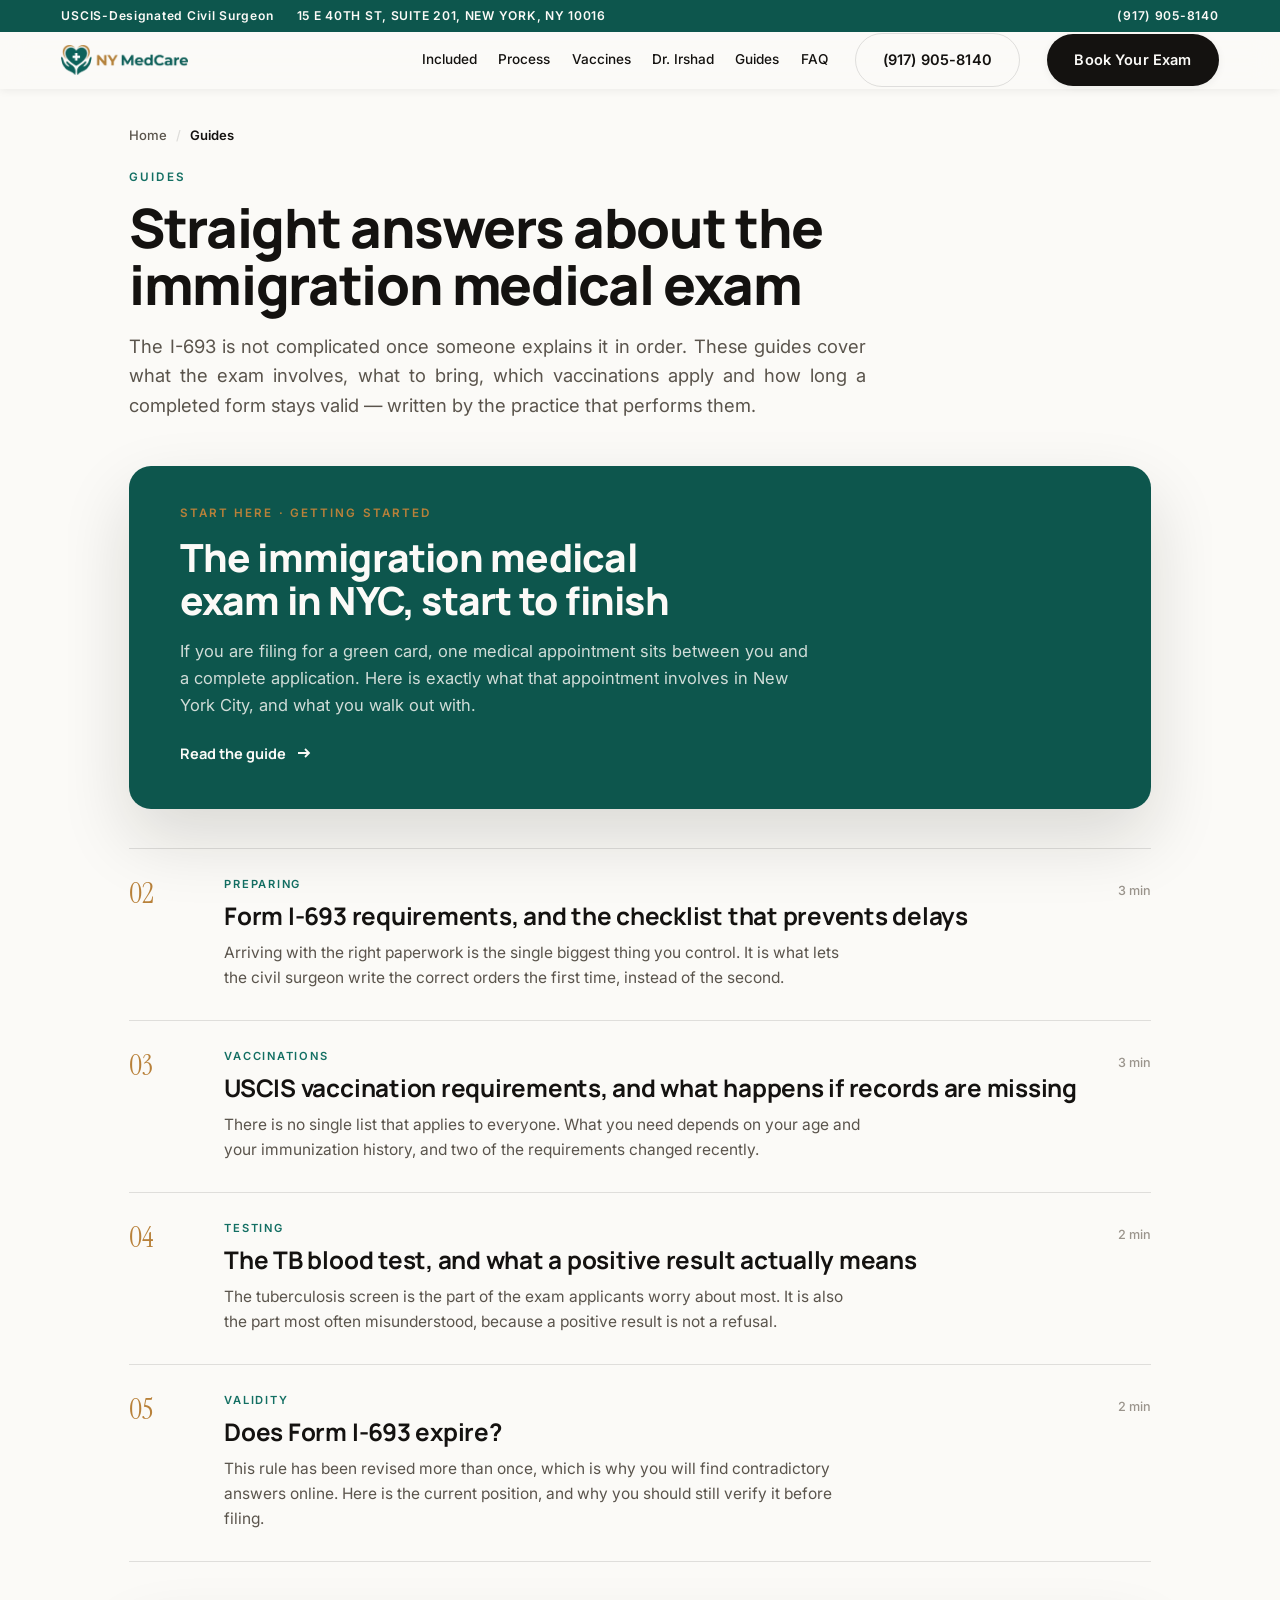
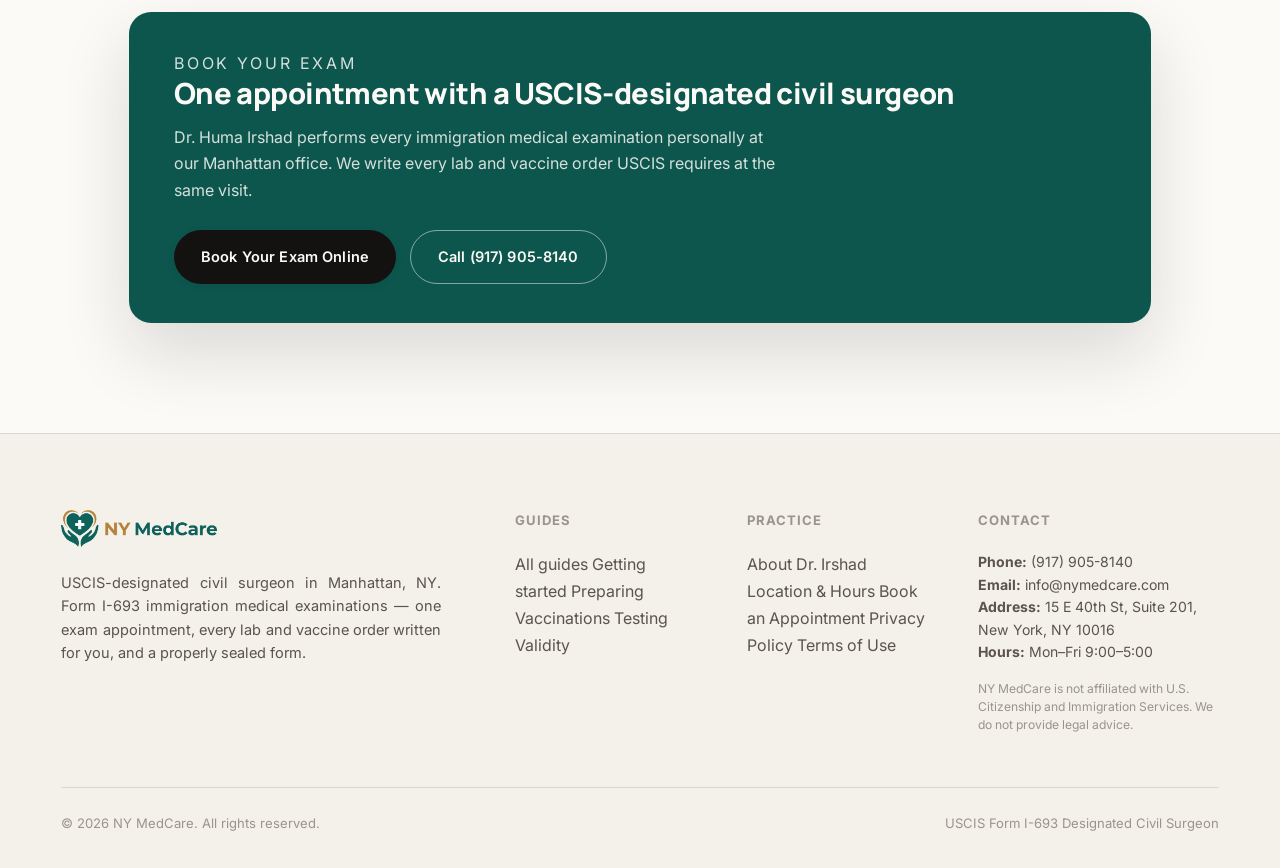
==== blog/index.html @ 7932d545 "feat: add /blog/ — five SEO guide pages targeting I-693 search intent Structure - /blog/ index plus " ====
<!DOCTYPE html>
<html lang="en">
<head>
  <meta charset="utf-8">
  <meta name="viewport" content="width=device-width, initial-scale=1, viewport-fit=cover">
  <title>Immigration Medical Exam Guides | NY MedCare</title>
  <meta name="description" content="Plain-language guides to the USCIS immigration medical exam and Form I-693 — requirements, vaccinations, the TB blood test and validity — from a Manhattan civil surgeon.">
  <meta name="keywords" content="immigration medical exam guide, form i-693 help, uscis civil surgeon nyc">
  <link rel="canonical" href="https://nymedprime.pages.dev/blog/">
  <link rel="icon" type="image/png" href="../assets/favicon.png">
  <meta name="theme-color" content="#fbfaf7">
  <meta property="og:type" content="website">
  <meta property="og:title" content="Immigration Medical Exam Guides | NY MedCare">
  <meta property="og:description" content="Plain-language guides to the USCIS immigration medical exam and Form I-693 — requirements, vaccinations, the TB blood test and validity — from a Manhattan civil surgeon.">
  <meta property="og:url" content="https://nymedprime.pages.dev/blog/">
  <meta property="og:image" content="https://nymedprime.pages.dev/assets/og-image.jpg">
  <meta property="og:site_name" content="NY MedCare">
  <meta name="twitter:card" content="summary_large_image">
  <link rel="preconnect" href="https://fonts.googleapis.com">
  <link rel="preconnect" href="https://fonts.gstatic.com" crossorigin>
  <link href="https://fonts.googleapis.com/css2?family=Manrope:wght@500;700;800&family=Inter:wght@400;500;600&family=Instrument+Serif&display=swap" rel="stylesheet">
  <link rel="stylesheet" href="../assets/core.css">
  <link rel="stylesheet" href="../assets/blog.css">
  <script type="application/ld+json">
{
  "@context": "https://schema.org",
  "@type": "Blog",
  "@id": "https://nymedprime.pages.dev/blog/#blog",
  "name": "NY MedCare Guides",
  "description": "Plain-language guides to the USCIS immigration medical examination and Form I-693, written by a designated civil surgeon practice in Manhattan.",
  "url": "https://nymedprime.pages.dev/blog/",
  "publisher": {
    "@type": "Organization",
    "name": "NY MedCare",
    "url": "https://nymedprime.pages.dev/",
    "logo": {
      "@type": "ImageObject",
      "url": "https://nymedprime.pages.dev/assets/logo-lockup.png"
    }
  },
  "inLanguage": "en-US",
  "blogPost": [
    {
      "@type": "BlogPosting",
      "headline": "The immigration medical exam in NYC, start to finish",
      "url": "https://nymedprime.pages.dev/blog/immigration-medical-exam-nyc/",
      "description": "What happens at a USCIS immigration medical exam in New York City, who is allowed to perform it, what you leave with, and how long the results take.",
      "datePublished": "2026-09-08",
      "dateModified": "2026-09-08",
      "author": {
        "@type": "Organization",
        "name": "NY MedCare",
        "url": "https://nymedprime.pages.dev/",
        "logo": {
          "@type": "ImageObject",
          "url": "https://nymedprime.pages.dev/assets/logo-lockup.png"
        }
      }
    },
    {
      "@type": "BlogPosting",
      "headline": "Form I-693 requirements, and the checklist that prevents delays",
      "url": "https://nymedprime.pages.dev/blog/form-i-693-requirements-checklist/",
      "description": "Which edition of Form I-693 to bring, the eight things to take to your appointment, what the civil surgeon completes, and the sealing rules USCIS enforces.",
      "datePublished": "2026-09-08",
      "dateModified": "2026-09-08",
      "author": {
        "@type": "Organization",
        "name": "NY MedCare",
        "url": "https://nymedprime.pages.dev/",
        "logo": {
          "@type": "ImageObject",
          "url": "https://nymedprime.pages.dev/assets/logo-lockup.png"
        }
      }
    },
    {
      "@type": "BlogPosting",
      "headline": "USCIS vaccination requirements, and what happens if records are missing",
      "url": "https://nymedprime.pages.dev/blog/uscis-vaccination-requirements/",
      "description": "Which vaccinations USCIS may require for Form I-693, how age changes the list, the polio and COVID-19 changes, and how blood titers work when records are lost.",
      "datePublished": "2026-09-08",
      "dateModified": "2026-09-08",
      "author": {
        "@type": "Organization",
        "name": "NY MedCare",
        "url": "https://nymedprime.pages.dev/",
        "logo": {
          "@type": "ImageObject",
          "url": "https://nymedprime.pages.dev/assets/logo-lockup.png"
        }
      }
    },
    {
      "@type": "BlogPosting",
      "headline": "The TB blood test, and what a positive result actually means",
      "url": "https://nymedprime.pages.dev/blog/tb-blood-test-igra-immigration/",
      "description": "Why USCIS requires an IGRA blood test instead of a skin test for Form I-693, who needs it, and what happens if the result comes back positive.",
      "datePublished": "2026-09-08",
      "dateModified": "2026-09-08",
      "author": {
        "@type": "Organization",
        "name": "NY MedCare",
        "url": "https://nymedprime.pages.dev/",
        "logo": {
          "@type": "ImageObject",
          "url": "https://nymedprime.pages.dev/assets/logo-lockup.png"
        }
      }
    },
    {
      "@type": "BlogPosting",
      "headline": "Does Form I-693 expire?",
      "url": "https://nymedprime.pages.dev/blog/does-form-i-693-expire/",
      "description": "How long a completed Form I-693 stays valid under current USCIS guidance, why the rule has been revised more than once, and what to confirm before you file.",
      "datePublished": "2026-09-08",
      "dateModified": "2026-09-08",
      "author": {
        "@type": "Organization",
        "name": "NY MedCare",
        "url": "https://nymedprime.pages.dev/",
        "logo": {
          "@type": "ImageObject",
          "url": "https://nymedprime.pages.dev/assets/logo-lockup.png"
        }
      }
    }
  ]
}
  </script>
  <script type="application/ld+json">
{
  "@context": "https://schema.org",
  "@type": "BreadcrumbList",
  "itemListElement": [
    {
      "@type": "ListItem",
      "position": 1,
      "name": "Home",
      "item": "https://nymedprime.pages.dev/"
    },
    {
      "@type": "ListItem",
      "position": 2,
      "name": "Guides",
      "item": "https://nymedprime.pages.dev/blog/"
    }
  ]
}
  </script>
</head>
<body style="background:#fbfaf7">
  <a class="skip" href="#main">Skip to content</a>

  <div class="topbar">
    <div class="topbar-items">
      <span>USCIS-Designated Civil Surgeon</span>
      <span>15 E 40TH ST, SUITE 201, NEW YORK, NY 10016</span>
    </div>
    <div><a href="tel:+19179058140">(917) 905-8140</a></div>
  </div>

  <header class="hdr is-stuck">
    <div class="hdr-in">
      <a class="brand" href="/" aria-label="NY MedCare — home">
        <img class="brand-logo" src="../assets/logo-lockup.png" width="560" height="133" alt="NY MedCare" decoding="async">
      </a>
      <div class="hdr-right">
        <nav class="nav" aria-label="Primary">
          <a class="nav-link" href="/#included">Included</a>
          <a class="nav-link" href="/#process">Process</a>
          <a class="nav-link" href="/#vaccines">Vaccines</a>
          <a class="nav-link" href="/#doctor">Dr. Irshad</a>
          <a class="nav-link" href="/blog/">Guides</a>
          <a class="nav-link" href="/#faq">FAQ</a>
        </nav>
        <a class="ghost" href="tel:+19179058140">(917) 905-8140</a>
        <a class="pill" href="/#book">Book Your Exam</a>
      </div>
    </div>
  </header>

  <main id="main" class="blog-wrap">
    <nav class="crumbs" aria-label="Breadcrumb">
      <a href="/">Home</a><span aria-hidden="true">/</span>
      <span aria-current="page">Guides</span>
    </nav>

    <header class="blog-head">
      <p class="eyebrow">Guides</p>
      <h1>Straight answers about the immigration medical exam</h1>
      <p class="blog-dek">The I-693 is not complicated once someone explains it in order. These guides
        cover what the exam involves, what to bring, which vaccinations apply and how long a completed
        form stays valid &mdash; written by the practice that performs them.</p>
    </header>

    <a class="feature" href="/blog/immigration-medical-exam-nyc/">
      <span class="feature-cat">Start here &middot; Getting started</span>
      <span class="feature-title">The immigration medical exam in NYC, start to finish</span>
      <span class="feature-dek">If you are filing for a green card, one medical appointment sits between you and a complete application. Here is exactly what that appointment involves in New York City, and what you walk out with.</span>
      <span class="feature-more">Read the guide<svg viewBox="0 0 20 20" fill="none" stroke="currentColor" stroke-width="1.8" aria-hidden="true"><path d="M4 10h11M11 6l4 4-4 4"/></svg></span>
    </a>

    <ol class="idx-list">
        <li class="idx-row">
          <a class="idx-link" href="/blog/form-i-693-requirements-checklist/">
            <span class="idx-n">02</span>
            <span class="idx-main">
              <span class="idx-cat">Preparing</span>
              <span class="idx-title">Form I-693 requirements, and the checklist that prevents delays</span>
              <span class="idx-dek">Arriving with the right paperwork is the single biggest thing you control. It is what lets the civil surgeon write the correct orders the first time, instead of the second.</span>
            </span>
            <span class="idx-meta">3 min</span>
          </a>
        </li>
        <li class="idx-row">
          <a class="idx-link" href="/blog/uscis-vaccination-requirements/">
            <span class="idx-n">03</span>
            <span class="idx-main">
              <span class="idx-cat">Vaccinations</span>
              <span class="idx-title">USCIS vaccination requirements, and what happens if records are missing</span>
              <span class="idx-dek">There is no single list that applies to everyone. What you need depends on your age and your immunization history, and two of the requirements changed recently.</span>
            </span>
            <span class="idx-meta">3 min</span>
          </a>
        </li>
        <li class="idx-row">
          <a class="idx-link" href="/blog/tb-blood-test-igra-immigration/">
            <span class="idx-n">04</span>
            <span class="idx-main">
              <span class="idx-cat">Testing</span>
              <span class="idx-title">The TB blood test, and what a positive result actually means</span>
              <span class="idx-dek">The tuberculosis screen is the part of the exam applicants worry about most. It is also the part most often misunderstood, because a positive result is not a refusal.</span>
            </span>
            <span class="idx-meta">2 min</span>
          </a>
        </li>
        <li class="idx-row">
          <a class="idx-link" href="/blog/does-form-i-693-expire/">
            <span class="idx-n">05</span>
            <span class="idx-main">
              <span class="idx-cat">Validity</span>
              <span class="idx-title">Does Form I-693 expire?</span>
              <span class="idx-dek">This rule has been revised more than once, which is why you will find contradictory answers online. Here is the current position, and why you should still verify it before filing.</span>
            </span>
            <span class="idx-meta">2 min</span>
          </a>
        </li>
    </ol>

      <aside class="post-cta">
        <p class="post-cta-eyebrow">Book your exam</p>
        <h2>One appointment with a USCIS-designated civil surgeon</h2>
        <p>Dr. Huma Irshad performs every immigration medical examination personally at our Manhattan
           office. We write every lab and vaccine order USCIS requires at the same visit.</p>
        <div class="post-cta-actions">
          <a class="pill" href="/#book">Book Your Exam Online</a>
          <a class="ghost" href="tel:+19179058140">Call (917) 905-8140</a>
        </div>
      </aside>

  </main>

  <footer class="ftr">
    <div class="ftr-grid">
      <div class="ftr-brand-col">
        <a class="brand brand--ftr" href="/" aria-label="NY MedCare — home">
          <img class="brand-logo" src="../assets/logo-lockup.png" width="560" height="133" alt="NY MedCare" loading="lazy" decoding="async">
        </a>
        <p>USCIS-designated civil surgeon in Manhattan, NY. Form I-693 immigration medical examinations — one exam appointment, every lab and vaccine order written for you, and a properly sealed form.</p>
      </div>
      <div class="ftr-col">
        <h4>Guides</h4>
        <a href="/blog/">All guides</a>
        <a href="/blog/immigration-medical-exam-nyc/">Getting started</a>
        <a href="/blog/form-i-693-requirements-checklist/">Preparing</a>
        <a href="/blog/uscis-vaccination-requirements/">Vaccinations</a>
        <a href="/blog/tb-blood-test-igra-immigration/">Testing</a>
        <a href="/blog/does-form-i-693-expire/">Validity</a>
      </div>
      <div class="ftr-col">
        <h4>Practice</h4>
        <a href="/#doctor">About Dr. Irshad</a>
        <a href="/#location">Location &amp; Hours</a>
        <a href="/#book">Book an Appointment</a>
        <a href="/privacy-policy/">Privacy Policy</a>
        <a href="/terms/">Terms of Use</a>
      </div>
      <div class="ftr-col">
        <h4>Contact</h4>
        <p class="ftr-contact-p">
          <strong>Phone:</strong> <a href="tel:+19179058140">(917) 905-8140</a><br>
          <strong>Email:</strong> <a href="mailto:info@nymedcare.com">info@nymedcare.com</a><br>
          <strong>Address:</strong> 15 E 40th St, Suite 201, New York, NY 10016<br>
          <strong>Hours:</strong> Mon–Fri 9:00–5:00
        </p>
        <p class="ftr-disclaimer">NY MedCare is not affiliated with U.S. Citizenship and Immigration Services. We do not provide legal advice.</p>
      </div>
    </div>
    <div class="ftr-bottom">
      <div>&copy; 2026 NY MedCare. All rights reserved.</div>
      <div>USCIS Form I-693 Designated Civil Surgeon</div>
    </div>
  </footer>
</body>
</html>
---- assets/core.css ----
/* ==========================================================================
   NY MedCare — Core Stylesheet v2 (P7 ENAMEL / 15 Distinct Archetypes)
   Warm clinical white ground, deep teal & warm brass accents.
   ========================================================================== */

/* 1. Anti-flash rule — MUST be the first rule */
html, body {
  background: #fbfaf7 !important;
  color: #141210;
  margin: 0;
  padding: 0;
}

:root {
  /* Ground + Ink — P7 ENAMEL */
  --void: #fbfaf7;
  --void-2: #ffffff;
  --void-3: #f4f1ea;
  --ink: #141210;
  --muted: #5a544c;
  --dim: #9a948c;
  --line: rgba(20, 18, 16, 0.12);
  --line-2: rgba(20, 18, 16, 0.06);

  /* Accents */
  --accent: #136f63;
  --accent-deep: #0d564d;
  --accent-2: #b8813a;
  --accent-soft: rgba(19, 111, 99, 0.10);
  --seal: #b8813a;
  --seal-soft: rgba(184, 131, 58, 0.12);

  /* Semantic */
  --alert: #a63a1e;
  --alert-soft: rgba(166, 58, 30, 0.07);
  --ok: #2f7d4f;

  --glass: rgba(255, 255, 255, 0.62);
  --glass-line: rgba(20, 18, 16, 0.10);
  --pill: #141210;
  --pill-ink: #fbfaf7;

  /* Shadows */
  --shadow-sm: 0 2px 8px rgba(20, 18, 16, 0.06);
  --shadow-md: 0 12px 30px rgba(20, 18, 16, 0.10);
  --shadow-lg: 0 30px 70px rgba(20, 18, 16, 0.14);
  --contact: 0 24px 40px -20px rgba(20, 18, 16, 0.35);

  /* Units — canvas 1512 x 1024 reference */
  --u: calc(100dvh / 1024);
  --h-raw: min(calc(100vw / 1512), calc(100dvh / 1024));
  --h: max(var(--h-raw), 0.97px); /* Clamp for 16px body minimum */
  --gutter: clamp(20px, 5.6vw, 92px);

  /* v2 Animated Channels */
  --hero-y: 0px;
  --hero-img-y: 0px;
  --hero-img-s: 1;
  --hero-opacity: 1;
  --sub-y: 0px;
  --sub-opacity: 1;
  --veil: 0;
  --gl-op: 0.55;
  --marq-x: 0%;
  --skew: 0deg;
  --rail-x: 0px;
  --rail-p: 0;
  --prog: 0%;
  --mos-drift: 0px;
  --idx-y: 0px;

  --ease-in: cubic-bezier(0.16, 1, 0.3, 1);
  --ease-scroll: cubic-bezier(0.22, 1, 0.36, 1);
}

@media (max-aspect-ratio: 11/10) {
  :root {
    --m: min(calc(100vw / 430), calc(100dvh / 932));
    --h: max(var(--m), 0.97px);
    --u: calc(100dvh / 932);
  }
}

/* ==========================================================================
   2. Reset & Typography
   ========================================================================== */
*, *::before, *::after {
  box-sizing: border-box;
}

body {
  font-family: 'Inter', -apple-system, BlinkMacSystemFont, 'Segoe UI', Roboto, sans-serif;
  font-size: calc(16.5 * var(--h));
  line-height: 1.68;
  font-weight: 400;
  color: var(--muted);
  -webkit-font-smoothing: antialiased;
  -moz-osx-font-smoothing: grayscale;
  text-rendering: optimizeLegibility;
  overflow-x: clip; /* NEVER overflow-x:hidden */
}

h1, h2, h3, h4, h5, h6 {
  font-family: 'Manrope', -apple-system, BlinkMacSystemFont, sans-serif;
  color: var(--ink);
  margin: 0;
  letter-spacing: -0.02em;
}

p {
  margin: 0;
}

a {
  color: inherit;
  text-decoration: none;
}

button {
  font-family: inherit;
  border: none;
  cursor: pointer;
  background: none;
}

/* Focus Rings */
:focus-visible {
  outline: 2px solid var(--accent) !important;
  outline-offset: 3px !important;
  border-radius: 4px;
}

/* Skip Link */
.skip {
  position: absolute;
  left: -9999px;
  top: 12px;
  z-index: 95;
  padding: 12px 20px;
  background: var(--ink);
  color: var(--void);
  font-weight: 600;
  font-size: calc(14 * var(--h));
  border-radius: 8px;
  text-decoration: none;
  box-shadow: var(--shadow-md);
}
.skip:focus {
  left: var(--gutter);
}

/* Background Canvas & Grain */
canvas#gl {
  position: fixed;
  inset: 0;
  width: 100vw;
  height: 100dvh;
  z-index: 0;
  pointer-events: none;
  opacity: var(--gl-op);
  transition: opacity 0.4s linear;
}

.grain {
  position: fixed;
  inset: 0;
  z-index: 1;
  pointer-events: none;
  opacity: 0.028;
  background-image: url("data:image/svg+xml,%3Csvg viewBox='0 0 200 200' xmlns='http://www.w3.org/2000/svg'%3E%3Cfilter id='noiseFilter'%3E%3CfeTurbulence type='fractalNoise' baseFrequency='0.82' numOctaves='3' stitchTiles='stitch'/%3E%3C/filter%3E%3Crect width='100%25' height='100%25' filter='url(%23noiseFilter)'/%3E%3C/svg%3E");
  mix-blend-mode: multiply;
}

main#main {
  position: relative;
  z-index: 2;
  overflow-x: clip;
}

/* Tier 2 fallback SVG */
.hero-ecg-fallback {
  display: none;
}
html.no-gl canvas#gl {
  display: none !important;
}
html.no-gl .hero-ecg-fallback {
  display: block;
  position: absolute;
  top: 20%;
  left: 0;
  width: 100%;
  height: 240px;
  pointer-events: none;
  opacity: 0.14;
  z-index: 0;
}
html.no-gl .hero-ecg-fallback path {
  stroke: var(--ink);
  stroke-width: 2.2;
  fill: none;
  stroke-dasharray: 2000;
  stroke-dashoffset: 2000;
  animation: ecgDash 2.4s linear infinite;
}
@keyframes ecgDash {
  to { stroke-dashoffset: 0; }
}

/* ==========================================================================
   3. Buttons, Badges & Interactive Elements
   ========================================================================== */
.pill {
  display: inline-flex;
  align-items: center;
  justify-content: center;
  gap: calc(8 * var(--h));
  padding: calc(14 * var(--h)) calc(28 * var(--h));
  border-radius: 999px;
  background: var(--pill);
  color: var(--pill-ink);
  font-family: 'Inter', sans-serif;
  font-size: calc(15 * var(--h));
  font-weight: 600;
  letter-spacing: 0.01em;
  box-shadow: var(--shadow-sm);
  transition: transform 0.25s var(--ease-scroll), background-color 0.25s, box-shadow 0.25s;
  min-height: 44px;
  white-space: nowrap;
}
.pill:hover {
  background: #000000;
  transform: translateY(-2px);
  box-shadow: var(--shadow-md);
  color: #ffffff;
}

.ghost {
  display: inline-flex;
  align-items: center;
  justify-content: center;
  gap: calc(8 * var(--h));
  padding: calc(14 * var(--h)) calc(28 * var(--h));
  border-radius: 999px;
  background: transparent;
  color: var(--ink);
  border: 1px solid var(--line);
  font-family: 'Inter', sans-serif;
  font-size: calc(15 * var(--h));
  font-weight: 600;
  letter-spacing: 0.01em;
  transition: transform 0.25s var(--ease-scroll), border-color 0.25s, color 0.25s, background-color 0.25s;
  min-height: 44px;
  white-space: nowrap;
}
.ghost:hover {
  border-color: var(--ink);
  background: rgba(20, 18, 16, 0.03);
  transform: translateY(-2px);
}

/* Topbar */
.topbar {
  position: relative;
  z-index: 51;
  background: var(--accent-deep);
  color: #fbfaf7;
  font-family: 'Inter', sans-serif;
  font-size: calc(12.5 * var(--h));
  font-weight: 600;
  letter-spacing: 0.06em;
  height: calc(36 * var(--u));
  display: flex;
  align-items: center;
  justify-content: space-between;
  padding-inline: var(--gutter);
}
.topbar-items {
  display: flex;
  align-items: center;
  gap: calc(24 * var(--h));
}

/* Header v2 — Nav & CTA hard right with --prog hairline */
header.hdr {
  position: sticky;
  top: 0;
  z-index: 50;
  background: transparent;
  border-bottom: 1px solid transparent;
  transition: background 0.34s var(--ease-scroll), box-shadow 0.34s var(--ease-scroll), border-color 0.34s var(--ease-scroll);
}
header.hdr.is-stuck {
  background: rgba(251, 250, 247, 0.88);
  backdrop-filter: blur(14px) saturate(1.1);
  -webkit-backdrop-filter: blur(14px) saturate(1.1);
  box-shadow: var(--shadow-sm);
}
.hdr-in {
  display: grid;
  grid-template-columns: auto 1fr;
  align-items: center;
  padding-inline: var(--gutter);
  height: calc(84 * var(--u));
  transition: height 0.34s var(--ease-scroll);
}
header.hdr.is-stuck .hdr-in {
  height: calc(64 * var(--u));
}

/* Progress Hairline */
.hdr::after {
  content: "";
  position: absolute;
  left: 0;
  bottom: 0;
  height: 1px;
  width: var(--prog);
  background: var(--accent);
  transition: width 0.1s linear;
}

/* Brand */
.brand {
  display: inline-flex;
  align-items: center;
  gap: calc(12 * var(--h));
  color: var(--ink);
}
.brand svg {
  color: var(--accent);
  flex-shrink: 0;
}
.brand-word {
  font-family: 'Manrope', sans-serif;
  font-size: calc(19 * var(--h));
  font-weight: 800;
  letter-spacing: -0.02em;
}
.brand-word b {
  color: var(--accent);
  font-weight: 800;
}

/* Right Nav Block */
.hdr-right {
  justify-self: end;
  display: flex;
  align-items: center;
  gap: calc(28 * var(--h));
}
nav.nav {
  display: flex;
  align-items: center;
  gap: calc(22 * var(--h));
}
.nav-link {
  font-family: 'Inter', sans-serif;
  font-size: calc(14 * var(--h));
  font-weight: 500;
  color: var(--ink);
  transition: color 0.2s ease;
  padding-block: 4px;
}
.nav-link:hover {
  color: var(--accent);
}
.hdr-cta {
  display: flex;
  align-items: center;
  gap: calc(12 * var(--h));
}

/* Section-Index Rail (Desktop >= 1300px) */
.rail {
  position: fixed;
  right: calc(26 * var(--h));
  top: 50%;
  transform: translateY(-50%);
  z-index: 45;
  display: flex;
  flex-direction: column;
  gap: calc(13 * var(--h));
  pointer-events: auto;
}
.rail a {
  display: block;
  width: 14px;
  height: 2px;
  border-radius: 2px;
  background: var(--line);
  transition: width 0.32s var(--ease-scroll), background-color 0.32s;
}
.rail a[aria-current="true"] {
  width: 30px;
  background: var(--accent);
}
.rail a:focus-visible {
  outline: 2px solid var(--accent);
  outline-offset: 4px;
}

/* Mobile Burger & Overlay */
.burger {
  display: none;
  flex-direction: column;
  justify-content: center;
  align-items: center;
  width: 44px;
  height: 44px;
  gap: 5px;
  background: transparent;
  border: none;
  cursor: pointer;
  z-index: 65;
  padding: 0;
}
.burger-bar {
  width: 22px;
  height: 2px;
  background: var(--ink);
  border-radius: 2px;
  transition: transform 0.3s var(--ease-in), opacity 0.3s var(--ease-in);
}
.burger.is-open .burger-bar:nth-child(1) {
  transform: translateY(7px) rotate(45deg);
}
.burger.is-open .burger-bar:nth-child(2) {
  opacity: 0;
}
.burger.is-open .burger-bar:nth-child(3) {
  transform: translateY(-7px) rotate(-45deg);
}

.mobile-overlay {
  position: fixed;
  inset: 0;
  z-index: 60;
  background: var(--void);
  display: flex;
  flex-direction: column;
  justify-content: space-between;
  padding: calc(100 * var(--u)) var(--gutter) calc(40 * var(--u));
  opacity: 0;
  pointer-events: none;
  transition: opacity 0.3s var(--ease-in);
}
.mobile-overlay.is-active {
  opacity: 1;
  pointer-events: auto;
}
.mobile-nav {
  display: flex;
  flex-direction: column;
  gap: calc(24 * var(--h));
}
.mobile-nav a {
  font-family: 'Manrope', sans-serif;
  font-size: calc(28 * var(--h));
  font-weight: 700;
  color: var(--ink);
  opacity: 0;
  transform: translateY(14px);
  transition: opacity 0.35s var(--ease-in), transform 0.35s var(--ease-in), color 0.2s;
}
.mobile-nav a:hover {
  color: var(--accent);
}
.mobile-overlay.is-active .mobile-nav a {
  opacity: 1;
  transform: translateY(0);
}
.mobile-footer-cta {
  display: flex;
  flex-direction: column;
  gap: 12px;
}

/* Sticky Mobile CTA (<= 900px) */
.mcta {
  display: none;
  position: fixed;
  left: 0;
  right: 0;
  bottom: 0;
  z-index: 40;
  height: 68px;
  background: rgba(251, 250, 247, 0.94);
  backdrop-filter: blur(12px);
  -webkit-backdrop-filter: blur(12px);
  border-top: 1px solid var(--line);
  padding: 10px var(--gutter);
  padding-bottom: calc(10px + env(safe-area-inset-bottom));
  align-items: center;
  gap: 12px;
}
.mcta .pill, .mcta .ghost {
  flex: 1;
  text-align: center;
  padding-block: 10px;
  font-size: 15px;
}

/* ==========================================================================
   4. Entrances & Keyframes
   ========================================================================== */
.appear {
  animation-duration: 1.05s;
  animation-fill-mode: both;
  animation-timing-function: var(--ease-in);
  animation-delay: var(--d, 0.08s);
}
.appear.is-in {
  animation: none;
  opacity: 1;
  transform: none;
  clip-path: none;
  filter: none;
}
.appear--scale { animation-name: in-scale; }
.appear--soft  { animation-name: in-soft; }
.appear--mask  { animation-name: in-mask; }
.appear--pop   { animation-name: in-pop; }
.appear--btn   { animation-name: in-btn; }
.appear--side  { animation-name: in-side; }

@keyframes in-scale { from { opacity: 0; transform: scale(0.84); } }
@keyframes in-soft  { from { opacity: 0; transform: translateY(14px); } }
@keyframes in-mask  { from { opacity: 0; transform: translateY(40%); } }
@keyframes in-pop   { 0% { opacity: 0; transform: scale(0.9); } 70% { transform: scale(1.03); } 100% { transform: scale(1); } }
@keyframes in-btn   { from { opacity: 0; transform: translateY(18px) scale(0.94); } }
@keyframes in-side  { from { opacity: 0; transform: translateX(22px); } }
@keyframes draw     { from { stroke-dashoffset: var(--len); } to { stroke-dashoffset: 0; } }

/* Shared Section Base */
.section {
  padding: calc(96 * var(--u)) var(--gutter);
  position: relative;
}
.eyebrow {
  font-family: 'Inter', sans-serif;
  font-size: calc(12 * var(--h));
  font-weight: 600;
  line-height: 1.0;
  letter-spacing: 0.18em;
  text-transform: uppercase;
  color: var(--accent);
  margin-bottom: calc(16 * var(--h));
  display: block;
}
.sec-title {
  font-size: calc(46 * var(--h));
  font-weight: 800;
  line-height: 1.02;
  letter-spacing: -0.02em;
  margin-bottom: calc(18 * var(--h));
  max-width: calc(920 * var(--h));
}
.sec-lead {
  font-size: calc(20 * var(--h));
  line-height: 1.55;
  color: var(--muted);
  max-width: calc(760 * var(--h));
}

/* ==========================================================================
   5. S1 · Hero — Asymmetric Bleed Split
   ========================================================================== */
.hero {
  min-height: 100dvh;
  display: grid;
  grid-template-columns: 58fr 42fr;
  align-items: end;
  gap: calc(48 * var(--h));
  padding: 0 0 calc(90 * var(--u)) var(--gutter);
  position: relative;
  overflow-x: clip;
}
.hero-txt {
  transform: translate3d(0, var(--hero-y), 0);
  opacity: var(--hero-opacity);
  position: relative;
  z-index: 3;
}
.hero h1 {
  font-size: calc(72 * var(--h));
  line-height: 0.98;
  font-weight: 800;
  letter-spacing: -0.025em;
  max-width: calc(760 * var(--h));
  text-wrap: balance;
  margin-bottom: 0;
}
.hero .line {
  display: block;
  overflow: hidden;
  padding: 0.06em 0.15em 0.14em;
}
.hero h1 em {
  color: var(--accent);
  font-style: normal;
  position: relative;
}
.hero h1 em::after {
  content: "";
  position: absolute;
  left: 0;
  right: 0;
  bottom: 0.02em;
  height: 3px;
  background: var(--accent-2);
  transform-origin: left;
  transform: scaleX(var(--em, 0));
  transition: transform 1.2s var(--ease-in) 0.72s;
}
.is-loaded .hero h1 em::after {
  --em: 1;
}
.hero .lead {
  font-size: calc(20 * var(--h));
  line-height: 1.55;
  color: var(--muted);
  max-width: calc(540 * var(--h));
  margin-top: calc(26 * var(--h));
}
.hero .actions {
  display: flex;
  align-items: center;
  gap: calc(18 * var(--h));
  margin-top: calc(34 * var(--h));
  transform: translate3d(0, var(--sub-y), 0);
  opacity: var(--sub-opacity);
}

/* Hero Bleed Image Column */
.hero-img {
  position: relative;
  height: 100dvh;
  margin-right: 0;
  border-radius: 26px 0 0 0;
  overflow: hidden;
  transform: translate3d(0, var(--hero-img-y), 0) scale(var(--hero-img-s));
  transform-origin: right bottom;
  z-index: 2;
}
.hero-img img {
  width: 100%;
  height: 100%;
  object-fit: cover;
  object-position: 62% 50%;
}
.hero-img::after {
  content: "";
  position: absolute;
  inset: 0;
  background: linear-gradient(90deg, var(--void) 0%, rgba(251, 250, 247, 0.35) 22%, transparent 55%);
}

/* Seal Medallion on the Seam */
.hero-medallion {
  position: absolute;
  left: 58%;
  top: 58%;
  transform: translate(-50%, -50%);
  width: 118px;
  height: 118px;
  border-radius: 50%;
  background: var(--void-2);
  box-shadow: var(--shadow-md);
  z-index: 4;
  display: grid;
  place-items: center;
  color: var(--seal);
}
.hero-medallion svg {
  width: 88px;
  height: 88px;
}

/* Scroll Cue */
.scroll-cue {
  display: inline-flex;
  align-items: center;
  gap: 10px;
  margin-top: calc(44 * var(--h));
  font-size: calc(13 * var(--h));
  color: var(--dim);
  font-weight: 500;
  letter-spacing: 0.04em;
  transition: opacity 0.3s;
}
.scroll-wheel {
  width: 16px;
  height: 24px;
  border: 1px solid var(--line);
  border-radius: 10px;
  position: relative;
}
.scroll-wheel::after {
  content: "";
  position: absolute;
  left: 50%;
  top: 5px;
  width: 2px;
  height: 5px;
  background: var(--accent);
  border-radius: 1px;
  transform: translateX(-50%);
  animation: wheelDrop 1.8s infinite;
}
@keyframes wheelDrop {
  0% { transform: translate(-50%, 0); opacity: 1; }
  100% { transform: translate(-50%, 8px); opacity: 0; }
}

.hero-veil {
  position: absolute;
  inset: 0;
  background: var(--void);
  opacity: var(--veil);
  pointer-events: none;
  z-index: 3;
}

/* ==========================================================================
   6. S2 · Credential Ribbon — Velocity Marquee
   ========================================================================== */
.ribbon {
  overflow: hidden;
  padding-block: calc(34 * var(--u));
  border-block: 1px solid var(--line);
  background: var(--void-2);
  position: relative;
  z-index: 3;
}
.ribbon-track {
  display: flex;
  white-space: nowrap;
  width: max-content;
  transform: translate3d(var(--marq-x), 0, 0) skewX(var(--skew));
  animation: marq 34s linear infinite;
  transition: transform 0.1s linear;
}
@keyframes marq {
  to { transform: translate3d(calc(var(--marq-x) - 50%), 0, 0) skewX(var(--skew)); }
}
.ribbon-track span {
  font-family: 'Manrope', sans-serif;
  font-size: calc(46 * var(--h));
  font-weight: 800;
  line-height: 1;
  letter-spacing: 0.01em;
  color: transparent;
  -webkit-text-stroke: 1px rgba(20, 18, 16, 0.30);
  padding-inline: calc(26 * var(--h));
}
.ribbon-track span:nth-child(3n) {
  color: var(--accent);
  -webkit-text-stroke: 0;
}

/* ==========================================================================
   7. S3 · The Numbers — Arc Stats
   ========================================================================== */
.arc-section {
  background: var(--void);
  padding: calc(100 * var(--u)) var(--gutter);
  display: grid;
  grid-template-columns: 48fr 52fr;
  align-items: center;
  gap: calc(40 * var(--h));
  overflow: hidden;
}
.arc-content {
  max-width: calc(620 * var(--h));
}
.arc-graphic-wrap {
  position: relative;
  width: 100%;
  height: 520px;
}
svg.arcs {
  width: 100%;
  height: 100%;
  overflow: visible;
  pointer-events: none;
}
.arc-line {
  fill: none;
  stroke-width: 1.1;
  stroke-dasharray: var(--len);
  stroke-dashoffset: var(--len);
  transition: stroke-dashoffset 1.6s cubic-bezier(0.65, 0, 0.35, 1);
}
.arc-section.is-in .arc-line {
  stroke-dashoffset: 0;
}
.arc-dot {
  fill: var(--accent);
  transform-box: fill-box;
  transform-origin: center;
  opacity: 0;
  transition: opacity 0.5s cubic-bezier(0.34, 1.56, 0.64, 1), transform 0.5s cubic-bezier(0.34, 1.56, 0.64, 1);
}
.arc-section.is-in .arc-dot {
  opacity: 1;
  transform: scale(1);
}
.arc-ring {
  fill: none;
  stroke: var(--accent);
  stroke-width: 1;
  opacity: 0.35;
  animation: pulseRing 2.8s ease-in-out infinite;
}
@keyframes pulseRing {
  0% { transform: scale(1); opacity: 0.35; }
  100% { transform: scale(1.45); opacity: 0; }
}
.arc-num {
  font-family: 'Instrument Serif', Georgia, serif;
  font-size: 32px;
  fill: var(--accent-2);
}
.arc-lbl {
  font-family: 'Inter', sans-serif;
  font-size: 8.5px;
  font-weight: 600;
  letter-spacing: 2px;
  fill: var(--muted);
  opacity: 0.8;
  text-transform: uppercase;
}

/* Fallback 2x2 grid for mobile */
.arc-fallback-grid {
  display: none;
  grid-template-columns: repeat(2, 1fr);
  gap: 20px;
  margin-top: 32px;
}
.arc-fallback-cell {
  background: var(--void-2);
  padding: 24px;
  border-radius: 16px;
  border: 1px solid var(--line);
  box-shadow: var(--shadow-sm);
}
.arc-fallback-cell .num {
  font-family: 'Instrument Serif', Georgia, serif;
  font-size: 48px;
  color: var(--accent-2);
  line-height: 1;
  margin-bottom: 8px;
}
.arc-fallback-cell .lbl {
  font-size: 13px;
  font-weight: 600;
  text-transform: uppercase;
  letter-spacing: 0.06em;
  color: var(--muted);
}

/* ==========================================================================
   8. S4 · Why Applicants Choose Us — Sticky-Heading Rail
   ========================================================================== */
.why {
  display: grid;
  grid-template-columns: 38fr 62fr;
  gap: calc(80 * var(--h));
  padding-block: calc(120 * var(--u));
  background: var(--void);
}
.why-head {
  position: sticky;
  top: calc(150 * var(--u));
  align-self: start;
}
.why-head .pill {
  margin-top: calc(32 * var(--h));
}
.why-acts {
  display: flex;
  flex-direction: column;
}
.act {
  position: relative;
  padding-block: calc(58 * var(--u));
  isolation: isolate;
  border-top: 1px solid var(--line);
}
.act:first-child {
  border-top: none;
}
.act .idx {
  position: absolute;
  right: 0;
  top: calc(-24 * var(--u));
  z-index: -1;
  font-family: 'Manrope', sans-serif;
  font-size: calc(150 * var(--h));
  font-weight: 800;
  line-height: 0.8;
  color: var(--line-2);
  letter-spacing: -0.04em;
  transition: color 0.3s var(--ease-scroll);
}
.act h3 {
  font-size: calc(26 * var(--h));
  font-weight: 700;
  line-height: 1.2;
  margin-bottom: calc(14 * var(--h));
  transition: color 0.3s var(--ease-scroll);
}
.act p {
  font-size: calc(16.5 * var(--h));
  line-height: 1.68;
  color: var(--muted);
  max-width: calc(640 * var(--h));
}
.act:hover .idx {
  color: var(--accent-soft);
}
.act:hover h3 {
  color: var(--accent);
}

/* ==========================================================================
   9. S5 · What's Included — Masked Mosaic (12-Column Asymmetric)
   ========================================================================== */
.included {
  background: var(--void);
  padding: calc(100 * var(--u)) var(--gutter);
}
.mosaic {
  display: grid;
  grid-template-columns: repeat(12, 1fr);
  grid-template-rows: repeat(2, minmax(0, 1fr));
  gap: calc(10 * var(--h));
  min-height: calc(720 * var(--u));
  position: relative;
  isolation: isolate;
}
.m1 { grid-column: span 5; }
.m2 { grid-column: span 4; }
.m3 { grid-column: span 3; }
.m4 { grid-column: span 3; }
.m5 { grid-column: span 4; }
.m6 { grid-column: span 5; }

.mos-card {
  position: relative;
  overflow: hidden;
  border-radius: 18px;
  box-shadow: var(--shadow-md);
  isolation: isolate;
  display: flex;
  flex-direction: column;
  justify-content: flex-end;
  padding: calc(28 * var(--h));
  background: var(--void-2);
  border: 1px solid var(--line-2);
  min-height: 300px;
}
.mos-card .mos-img {
  position: absolute;
  inset: 0;
  z-index: -2;
  background-image: url('mosaic-worktop.jpg');
  background-repeat: no-repeat;
  background-size: var(--mos-w, 1200px) var(--mos-h, 720px);
  background-position: var(--mx, 0px) calc(var(--my, 0px) + var(--mos-drift, 0px));
}
.mos-card::before {
  content: "";
  position: absolute;
  inset: 0;
  z-index: -1;
  background: linear-gradient(0deg,
    rgba(251, 250, 247, 0.97) 0%,
    rgba(251, 250, 247, 0.90) 44%,
    rgba(251, 250, 247, 0.34) 100%);
}
.mos-card .ico {
  width: 26px;
  height: 26px;
  color: var(--accent);
  margin-bottom: calc(14 * var(--h));
  flex-shrink: 0;
}
.mos-card h3 {
  font-size: calc(20 * var(--h));
  font-weight: 700;
  margin-bottom: calc(8 * var(--h));
  position: relative;
  z-index: 1;
}
.mos-card p {
  font-size: calc(15 * var(--h));
  line-height: 1.55;
  color: var(--muted);
  position: relative;
  z-index: 1;
}

/* ==========================================================================
   10. S6 · Margin Note — TB Positive Guidance
   ========================================================================== */
.note {
  display: grid;
  grid-template-columns: calc(72 * var(--h)) 1fr;
  max-width: calc(940 * var(--h));
  margin-inline: auto;
  padding-block: calc(70 * var(--u));
  border-left: 1px solid var(--alert);
  padding-left: calc(34 * var(--h));
  margin-top: calc(40 * var(--u));
  margin-bottom: calc(40 * var(--u));
}
.note .ico {
  width: 24px;
  height: 24px;
  color: var(--alert);
  margin-top: 4px;
}
.note h3 {
  font-size: calc(21 * var(--h));
  font-weight: 700;
  line-height: 1.3;
  color: var(--ink);
  margin-bottom: calc(12 * var(--h));
}
.note p {
  font-size: calc(18 * var(--h));
  color: var(--ink);
  line-height: 1.65;
}

/* ==========================================================================
   11. S7 · The Process — Horizontal Pinned Scroll Rig
   ========================================================================== */
section.rig#process {
  height: calc(5 * 86vh); /* 430vh pin length */
  position: relative;
  background: var(--void);
}
.stage {
  position: sticky;
  top: 0;
  height: 100dvh;
  overflow: hidden;
  display: flex;
  flex-direction: column;
  justify-content: center;
}
.process-pinned-head {
  position: absolute;
  top: calc(70 * var(--u));
  left: var(--gutter);
  z-index: 5;
  max-width: calc(540 * var(--h));
}
.track {
  display: flex;
  gap: calc(28 * var(--h));
  padding-inline: 12vw;
  width: max-content;
  transform: translate3d(var(--rail-x), 0, 0);
  align-items: center;
}
.hpanel {
  flex: 0 0 clamp(360px, 46vw, 640px);
  opacity: calc(0.34 + var(--a, 0.4) * 0.66);
  transform: translateY(calc((1 - var(--a, 0.4)) * 18px));
  background: var(--void-2);
  border-radius: 22px;
  box-shadow: var(--shadow-md);
  padding: calc(44 * var(--h));
  border: 1px solid var(--line);
  transition: opacity 0.12s linear;
}
.hpanel.is-lit {
  opacity: 1;
  box-shadow: var(--shadow-lg);
}
.hpanel .n {
  font-family: 'Manrope', sans-serif;
  font-size: calc(110 * var(--h));
  font-weight: 800;
  line-height: 0.85;
  letter-spacing: -0.04em;
  color: var(--line);
  transition: color 0.3s var(--ease-scroll);
  margin-bottom: calc(14 * var(--h));
}
.hpanel.is-lit .n {
  color: var(--accent);
}
.hpanel h3 {
  font-size: calc(24 * var(--h));
  font-weight: 700;
  margin-bottom: calc(10 * var(--h));
}
.hpanel p {
  font-size: calc(16.5 * var(--h));
  line-height: 1.6;
  color: var(--muted);
}
.hpanel .when {
  font-family: 'Inter', sans-serif;
  font-size: calc(13.5 * var(--h));
  font-weight: 600;
  color: var(--accent-2);
  letter-spacing: 0.06em;
  text-transform: uppercase;
  margin-top: calc(20 * var(--h));
}
.rail-progress-bar {
  position: absolute;
  bottom: 0;
  left: 0;
  width: 100%;
  height: 2px;
  background: var(--line);
  z-index: 10;
}
.rail-progress-inner {
  height: 100%;
  width: calc(var(--rail-p, 0) * 100%);
  background: var(--accent);
  transition: width 0.1s linear;
}

/* ==========================================================================
   12. S8 · What to Bring — Trigger Card + A27 Modal Overlay
   ========================================================================== */
.bring-trigger-sec {
  background: var(--void-3);
  padding: calc(100 * var(--u)) var(--gutter);
  border-top: 1px solid var(--line);
  border-bottom: 1px solid var(--line);
}
.bring-card-wrap {
  max-width: calc(1000 * var(--h));
  margin: 0 auto;
}
.trigger-plate {
  background: var(--void-2);
  border-radius: 22px;
  box-shadow: var(--shadow-lg);
  border: 1px solid var(--line);
  padding: calc(48 * var(--h));
  position: relative;
  overflow: hidden;
  margin-top: calc(36 * var(--u));
}
.preview-list {
  list-style: none;
  padding: 0;
  margin: 0;
  mask-image: linear-gradient(180deg, #000 58%, transparent 100%);
  -webkit-mask-image: linear-gradient(180deg, #000 58%, transparent 100%);
}
.preview-item {
  display: flex;
  align-items: baseline;
  gap: calc(12 * var(--h));
  padding-block: calc(16 * var(--h));
  border-bottom: 1px solid var(--line-2);
}
.trigger-cta-bar {
  position: absolute;
  bottom: calc(28 * var(--h));
  left: 50%;
  transform: translateX(-50%);
  z-index: 2;
  text-align: center;
}
.sub-note {
  font-size: calc(14.5 * var(--h));
  color: var(--dim);
  margin-top: 8px;
}

/* Modal Overlay (A27) */
.modal-overlay {
  position: fixed;
  inset: 0;
  z-index: 90;
  background: rgba(20, 18, 16, 0.42);
  backdrop-filter: blur(8px);
  -webkit-backdrop-filter: blur(8px);
  display: flex;
  justify-content: center;
  align-items: center;
  padding: 20px;
  opacity: 0;
  pointer-events: none;
  transition: opacity 0.28s var(--ease-scroll);
}
.modal-overlay.is-active {
  opacity: 1;
  pointer-events: auto;
}
.modal-panel {
  max-width: calc(760 * var(--h));
  max-height: 86dvh;
  overflow-y: auto;
  background: var(--void-2);
  border-radius: 24px;
  box-shadow: var(--shadow-lg);
  padding: calc(48 * var(--h));
  position: relative;
  transform: scale(0.95);
  transition: transform 0.28s var(--ease-scroll);
}
.modal-overlay.is-active .modal-panel {
  transform: scale(1);
}
.modal-close-btn {
  position: absolute;
  top: calc(24 * var(--h));
  right: calc(24 * var(--h));
  width: 40px;
  height: 40px;
  border-radius: 50%;
  border: 1px solid var(--line);
  display: grid;
  place-items: center;
  cursor: pointer;
  background: var(--void);
  transition: background-color 0.2s;
}
.modal-close-btn:hover {
  background: var(--line-2);
}
.chk {
  list-style: none;
  padding: 0;
  margin: calc(28 * var(--h)) 0 0;
}
.chk li {
  display: flex;
  align-items: baseline;
  gap: calc(10 * var(--h));
  padding-block: calc(15 * var(--h));
}
.chk .nm {
  font: 600 calc(17 * var(--h))/1.4 'Inter', sans-serif;
  color: var(--ink);
  flex: 0 0 auto;
}
.chk .dots {
  flex: 1;
  border-bottom: 1px dashed var(--line);
  transform: translateY(-4px);
}
.chk .nt {
  font-size: calc(14.5 * var(--h));
  color: var(--muted);
  flex: 0 0 auto;
  max-width: 46%;
  text-align: right;
}

/* ==========================================================================
   13. S9 · Vaccines — Pointer-Driven Index Swapper
   ========================================================================== */
.vax-sec {
  background: var(--void);
  padding: calc(100 * var(--u)) var(--gutter);
}
.vax {
  display: grid;
  grid-template-columns: 1fr 1fr;
  gap: calc(56 * var(--h));
  align-items: start;
  margin-top: calc(40 * var(--u));
}
.vax-list-wrap {
  position: relative;
}
.vax-list {
  position: relative;
  list-style: none;
  padding: 0;
  margin: 0;
}
.vax-list li + li {
  border-top: 1px solid var(--line-2);
}
.vax-list button {
  display: flex;
  justify-content: space-between;
  align-items: center;
  width: 100%;
  padding: calc(15 * var(--h)) 0;
  background: none;
  border: 0;
  text-align: left;
  font: 600 calc(18 * var(--h))/1.3 'Inter', sans-serif;
  color: var(--ink);
  cursor: pointer;
  transition: color 0.22s var(--ease-scroll);
}
.vax-list button[aria-selected="true"] {
  color: var(--accent);
}
.vax-bar {
  position: absolute;
  left: calc(-18 * var(--h));
  top: 0;
  width: 2px;
  height: calc(30 * var(--h));
  background: var(--accent);
  border-radius: 2px;
  transform: translateY(var(--idx-y));
  transition: transform 0.22s var(--ease-scroll);
}
.vax-detail {
  position: sticky;
  top: calc(160 * var(--u));
  background: var(--void-2);
  border-radius: 22px;
  box-shadow: var(--shadow-lg);
  padding: calc(44 * var(--h));
  min-height: calc(320 * var(--u));
  border: 1px solid var(--line);
}
.vax-detail .n {
  font-family: 'Instrument Serif', Georgia, serif;
  font-size: calc(56 * var(--h));
  color: var(--accent-2);
  line-height: 1;
  margin-bottom: calc(14 * var(--h));
}
.vax-detail-title {
  font-size: calc(22 * var(--h));
  font-weight: 700;
  margin-bottom: calc(10 * var(--h));
}
.vax-detail-body {
  font-size: calc(16 * var(--h));
  line-height: 1.65;
  color: var(--muted);
}

.vax-notes-stack {
  margin-top: calc(48 * var(--u));
  display: flex;
  flex-direction: column;
  gap: calc(20 * var(--h));
}
.notice-box {
  background: var(--void-3);
  border-radius: 14px;
  padding: calc(22 * var(--h));
  font-size: calc(14.5 * var(--h));
  line-height: 1.6;
  color: var(--muted);
}
.callout--info {
  background: var(--accent-soft);
  border-left: 3px solid var(--accent);
  border-radius: 0 14px 14px 0;
  padding: calc(26 * var(--h)) calc(30 * var(--h));
  display: flex;
  gap: calc(18 * var(--h));
  align-items: flex-start;
}
.callout--info svg {
  width: 22px;
  height: 22px;
  color: var(--accent);
  flex-shrink: 0;
  margin-top: 2px;
}
.callout--info h3 {
  font-size: calc(19 * var(--h));
  font-weight: 700;
  color: var(--accent-deep);
  margin-bottom: calc(6 * var(--h));
}
.callout--info p {
  font-size: calc(15.5 * var(--h));
  line-height: 1.6;
  color: var(--ink);
}

/* ==========================================================================
   14. S10 · Booking — Full-Bleed Working Split
   ========================================================================== */
.book {
  display: grid;
  grid-template-columns: 43fr 57fr;
  min-height: 100dvh;
}
.book-media {
  background: var(--accent-deep);
  color: #fbfaf7;
  position: relative;
  overflow: hidden;
  display: flex;
  flex-direction: column;
  justify-content: center;
  padding: calc(90 * var(--u)) calc(64 * var(--h));
}
.book-media video {
  position: absolute;
  inset: 0;
  width: 100%;
  height: 100%;
  object-fit: cover;
  opacity: 0.16;
  mix-blend-mode: luminosity;
  z-index: 0;
}
.book-media > * {
  position: relative;
  z-index: 1;
}
.book-media h2 {
  color: #fbfaf7;
  font-size: calc(42 * var(--h));
  margin-bottom: calc(16 * var(--h));
}
.book-media .lead {
  color: rgba(251, 250, 247, 0.85);
  font-size: calc(18 * var(--h));
  line-height: 1.6;
  margin-bottom: calc(36 * var(--h));
}
.reassurance-list {
  display: flex;
  flex-direction: column;
  margin-bottom: calc(40 * var(--h));
}
.reassurance-row {
  padding-block: calc(14 * var(--h));
  border-top: 1px solid rgba(251, 250, 247, 0.15);
  font-size: calc(15 * var(--h));
  color: rgba(251, 250, 247, 0.82);
}
.book-pane {
  background: var(--void);
  padding: calc(70 * var(--u)) calc(56 * var(--h));
  display: flex;
  flex-direction: column;
  gap: calc(24 * var(--h));
}

/* Status Pill in S10 */
.status-pill {
  display: inline-flex;
  align-items: center;
  gap: 10px;
  background: var(--void-2);
  border: 1px solid var(--line);
  padding: 8px 18px;
  border-radius: 999px;
  box-shadow: var(--shadow-sm);
  width: fit-content;
}
.pulse-dot {
  width: 10px;
  height: 10px;
  border-radius: 50%;
  background: var(--dim);
}
.pulse-dot.is-open {
  background: var(--ok);
  box-shadow: 0 0 0 0 var(--ok);
  animation: pulseGreen 2s infinite;
}
@keyframes pulseGreen {
  0% { box-shadow: 0 0 0 0 var(--ok); }
  70% { box-shadow: 0 0 0 8px transparent; }
  100% { box-shadow: 0 0 0 0 transparent; }
}
.ghl-container {
  min-height: 700px;
  border-radius: 18px;
  overflow: hidden;
  background: var(--void-2);
  border: 1px solid var(--line);
  box-shadow: var(--shadow-md);
  position: relative;
}

/* ==========================================================================
   15. S11 · Dr. Irshad — Editorial Asymmetric Layout
   ========================================================================== */
.doctor {
  position: relative;
  display: grid;
  grid-template-columns: repeat(12, 1fr);
  gap: calc(28 * var(--h));
  padding-block: calc(150 * var(--u));
  overflow: hidden;
  background: var(--void);
  align-items: center;
}
.doctor .watermark {
  position: absolute;
  inset: 0;
  display: grid;
  place-items: center;
  font-family: 'Instrument Serif', Georgia, serif;
  font-size: 22vw;
  line-height: 1;
  text-transform: uppercase;
  letter-spacing: -0.06em;
  color: var(--ink);
  opacity: 0.055;
  pointer-events: none;
  user-select: none;
  z-index: 0;
}
.doc-plate {
  grid-column: 2 / span 5;
  aspect-ratio: 4 / 5;
  border-radius: 0;
  box-shadow: var(--contact);
  transform: translateY(calc(46 * var(--u)));
  z-index: 1;
  background: var(--void-2);
  border: 1px solid var(--line);
  display: flex;
  flex-direction: column;
  justify-content: center;
  align-items: center;
  padding: calc(48 * var(--h));
  text-align: center;
  position: relative;
}
.doc-plate-monogram {
  font-family: 'Instrument Serif', Georgia, serif;
  font-size: calc(104 * var(--h));
  color: var(--accent-2);
  line-height: 1;
  margin-bottom: calc(16 * var(--h));
}
.doc-txt {
  grid-column: 8 / span 4;
  align-self: center;
  z-index: 1;
}
.doc-name {
  font-size: calc(88 * var(--h));
  line-height: 0.94;
  font-weight: 800;
  letter-spacing: -0.03em;
  margin-bottom: calc(10 * var(--h));
}
.doc-name sup {
  font-size: calc(26 * var(--h));
  color: var(--accent-2);
  vertical-align: super;
  margin-left: 0.12em;
}
.creds {
  list-style: none;
  margin-top: calc(30 * var(--h));
  margin-bottom: calc(36 * var(--h));
  padding: 0;
}
.creds li {
  position: relative;
  padding-left: calc(28 * var(--h));
  padding-block: calc(11 * var(--h));
  border-top: 1px solid var(--line-2);
  font-size: calc(15.5 * var(--h));
  color: var(--ink);
}
.creds li::before {
  content: "—";
  position: absolute;
  left: 0;
  color: var(--accent-2);
}

/* ==========================================================================
   16. S12 · Patient Reviews — Pinned Quote Rig (Ground Tint Morphs)
   ========================================================================== */
section.rig.proof {
  height: calc(1800px + 100dvh);
  position: relative;
}
.proof-stage {
  position: sticky;
  top: 0;
  height: 100dvh;
  display: grid;
  place-items: center;
  transition: background-color 0.45s ease-in-out;
  padding: 0 var(--gutter);
}
.quote-wrap {
  max-width: calc(900 * var(--h));
  text-align: center;
  display: flex;
  flex-direction: column;
  align-items: center;
}
.quote-text {
  font-family: 'Instrument Serif', Georgia, serif;
  font-size: calc(42 * var(--h));
  line-height: 1.28;
  letter-spacing: -0.005em;
  color: var(--ink);
  margin-bottom: calc(28 * var(--h));
  transition: opacity 0.22s, transform 0.22s;
}
.quote-author-row {
  display: flex;
  align-items: center;
  gap: 16px;
  font-size: calc(14 * var(--h));
}
.quote-name {
  font-weight: 600;
  color: var(--ink);
}
.quote-place {
  color: var(--dim);
}
.quote-tag {
  background: var(--accent-soft);
  color: var(--accent);
  padding: 4px 10px;
  border-radius: 999px;
  font-size: calc(12.5 * var(--h));
  font-weight: 600;
}
.quote-progress-bars {
  display: flex;
  gap: 8px;
  width: 140px;
  margin-top: calc(36 * var(--h));
}
.quote-bar {
  height: 2px;
  flex: 1;
  border-radius: 2px;
  background: rgba(20, 18, 16, 0.2);
  transition: background-color 0.3s;
}
.quote-bar.is-active {
  background: var(--ink);
}

/* ==========================================================================
   17. S13 · Who We Serve + Find Us — Three-Panel Band (2fr / 1fr / 2fr)
   ========================================================================== */
.band {
  display: grid;
  grid-template-columns: 2fr 1fr 2fr;
  border-block: 1px solid var(--line);
  background: var(--void);
}
.band > * {
  padding: calc(76 * var(--u)) calc(48 * var(--h));
  position: relative;
}
.band > * + * {
  border-left: 1px solid var(--line);
}
.band-p1 {
  background: var(--void-2);
}
.band-p2 {
  background: var(--void);
  display: flex;
  flex-direction: column;
  justify-content: center;
  align-items: flex-start;
  gap: 18px;
}
.band-p3 {
  background: var(--accent-deep);
  color: #fbfaf7;
}
.band-p3 h3, .band-p3 .loc-label {
  color: #fbfaf7;
}
.band-p3 .loc-val {
  color: rgba(251, 250, 247, 0.85);
}
.band-areas-list {
  display: flex;
  flex-wrap: wrap;
  gap: 8px;
  margin-block: calc(20 * var(--h));
}
.band-area-item {
  font-size: calc(14 * var(--h));
  color: var(--muted);
  font-weight: 500;
}
.band-affordances {
  display: flex;
  flex-direction: column;
  gap: 8px;
  margin-top: calc(20 * var(--h));
}
.afford-row {
  display: flex;
  align-items: center;
  gap: 10px;
  font-size: calc(14.5 * var(--h));
  font-weight: 600;
  color: var(--ink);
}
.afford-row svg {
  width: 16px;
  height: 16px;
  color: var(--accent);
}
.band-map-box {
  aspect-ratio: 16 / 11;
  border-radius: 14px;
  overflow: hidden;
  margin-top: calc(20 * var(--h));
  border: 1px solid rgba(255, 255, 255, 0.12);
}
.band-map-box iframe {
  width: 100%;
  height: 100%;
  border: 0;
}

/* ==========================================================================
   18. S14 · FAQ — Sticky Index + Rule-Only Accordion
   ========================================================================== */
.faq {
  display: grid;
  grid-template-columns: 300px 1fr;
  gap: calc(72 * var(--h));
  padding-block: calc(130 * var(--u));
  background: var(--void);
}
.faq-index {
  position: sticky;
  top: calc(150 * var(--u));
  align-self: start;
}
.faq-index a {
  display: flex;
  gap: calc(12 * var(--h));
  padding-block: calc(7 * var(--h));
  font: 500 calc(14 * var(--h))/1.35 'Inter', sans-serif;
  color: var(--dim);
  transition: color 0.24s var(--ease-scroll);
}
.faq-index a .n {
  font-variant-numeric: tabular-nums;
  color: var(--line);
}
.faq-index a[aria-current="true"] {
  color: var(--accent);
}
.faq-index a[aria-current="true"] .n {
  color: var(--accent-2);
}

.faq-accordion {
  display: flex;
  flex-direction: column;
}
details {
  border-top: 1px solid var(--line);
}
details:last-of-type {
  border-bottom: 1px solid var(--line);
}
summary {
  list-style: none;
  cursor: pointer;
  display: flex;
  justify-content: space-between;
  align-items: center;
  gap: calc(20 * var(--h));
  padding: calc(26 * var(--h)) 0;
  font-family: 'Manrope', sans-serif;
  font-size: calc(21 * var(--h));
  font-weight: 700;
  line-height: 1.35;
  color: var(--ink);
}
summary::-webkit-details-marker {
  display: none;
}
summary .chev {
  width: 14px;
  height: 14px;
  flex: 0 0 auto;
  color: var(--accent);
  transition: transform 0.38s var(--ease-scroll);
}
details[open] summary .chev {
  transform: rotate(180deg);
}
.ans {
  display: grid;
  grid-template-rows: 0fr;
  transition: grid-template-rows 0.38s var(--ease-scroll);
}
details[open] .ans {
  grid-template-rows: 1fr;
}
.ans > div {
  overflow: hidden;
}
.ans p {
  padding-bottom: calc(26 * var(--h));
  font-size: calc(16 * var(--h));
  line-height: 1.68;
  color: var(--muted);
}

/* ==========================================================================
   19. S15 · Final CTA — Empty Void & Seal
   ========================================================================== */
.cta {
  background: var(--void);
  min-height: calc(780 * var(--u));
  display: grid;
  place-items: center;
  text-align: center;
  padding: calc(120 * var(--u)) var(--gutter);
  position: relative;
}
.cta-inner {
  max-width: calc(880 * var(--h));
  display: flex;
  flex-direction: column;
  align-items: center;
}
.seal {
  width: 132px;
  height: 132px;
  color: var(--seal);
  margin-bottom: calc(32 * var(--h));
}
.seal .ring {
  stroke-dasharray: var(--len, 400);
  stroke-dashoffset: var(--len, 400);
  transition: stroke-dashoffset 1.2s var(--ease-in);
}
.seal .ring:nth-of-type(2) {
  transition-delay: 0.18s;
}
.seal.is-drawn .ring {
  stroke-dashoffset: 0;
}
.seal .mono {
  opacity: 0;
  transform-origin: 66px 66px;
  transform: scale(1.35);
  transition: opacity 0.26s cubic-bezier(0.2, 0.9, 0.25, 1), transform 0.26s cubic-bezier(0.2, 0.9, 0.25, 1);
  transition-delay: 0.9s;
}
.seal.is-stamped .mono {
  opacity: 1;
  transform: scale(1);
}
.seal .spin {
  transform-origin: 66px 66px;
  animation: sealspin 24s linear infinite;
}
@keyframes sealspin {
  to { transform: rotate(360deg); }
}

.cta h2 {
  font-size: calc(52 * var(--h));
  font-weight: 800;
  line-height: 1.05;
  margin-bottom: calc(18 * var(--h));
}
.cta h2 em {
  font-style: normal;
  color: var(--accent);
  position: relative;
}
.cta h2 em::after {
  content: "";
  position: absolute;
  left: 0;
  right: 0;
  bottom: 0.02em;
  height: 3px;
  background: var(--accent-2);
}
.cta .sec-lead {
  max-width: calc(640 * var(--h));
  margin-bottom: calc(36 * var(--h));
}
.cta-actions {
  display: flex;
  align-items: center;
  justify-content: center;
  gap: calc(18 * var(--h));
}

/* ==========================================================================
   20. Footer
   ========================================================================== */
footer.ftr {
  background: var(--void-3);
  border-top: 1px solid var(--line);
  padding: calc(86 * var(--u)) var(--gutter) calc(38 * var(--u));
  position: relative;
  z-index: 2;
}
.ftr-grid {
  display: grid;
  grid-template-columns: 2.2fr 1fr 1fr 1.3fr;
  gap: calc(48 * var(--h));
  margin-bottom: calc(60 * var(--u));
}
.ftr-brand-col p {
  font-size: calc(15 * var(--h));
  line-height: 1.6;
  color: var(--muted);
  margin-top: calc(18 * var(--h));
  margin-bottom: calc(24 * var(--h));
  max-width: 380px;
}
.ftr-socials {
  display: flex;
  gap: 16px;
  font-size: calc(14 * var(--h));
  font-weight: 600;
}
.ftr-socials a {
  color: var(--ink);
  transition: color 0.2s;
}
.ftr-socials a:hover {
  color: var(--accent);
}
.ftr-col h4 {
  font-family: 'Inter', sans-serif;
  font-size: calc(13.5 * var(--h));
  font-weight: 700;
  text-transform: uppercase;
  letter-spacing: 0.08em;
  color: var(--dim);
  margin-bottom: calc(20 * var(--h));
}
.ftr-links {
  list-style: none;
  padding: 0;
  margin: 0;
  display: flex;
  flex-direction: column;
  gap: calc(12 * var(--h));
}
.ftr-links a {
  font-size: calc(15 * var(--h));
  color: var(--ink);
  background: linear-gradient(var(--accent), var(--accent)) 0 100% / 0 1px no-repeat;
  transition: background-size 0.24s var(--ease-scroll);
  display: inline-block;
  width: fit-content;
}
.ftr-links a:hover {
  background-size: 100% 1px;
}
.ftr-contact-p {
  font-size: calc(14.5 * var(--h));
  line-height: 1.6;
  color: var(--muted);
  margin-bottom: 12px;
}
.ftr-disclaimer {
  font-size: calc(12.5 * var(--h));
  line-height: 1.5;
  color: var(--dim);
  margin-top: 16px;
}
.ftr-bottom {
  border-top: 1px solid var(--line);
  padding-top: calc(28 * var(--u));
  display: flex;
  justify-content: space-between;
  align-items: center;
  font-size: calc(13.5 * var(--h));
  color: var(--dim);
}

/* ==========================================================================
   21. Breakpoints & Responsive Overrides
   ========================================================================== */
@media (max-width: 1500px) {
  :root {
    --gutter: clamp(20px, 4.8vw, 64px);
  }
  .hero {
    grid-template-columns: 56fr 44fr;
  }
  .book {
    grid-template-columns: 46fr 54fr;
  }
}

@media (max-width: 1300px) {
  .rail {
    display: none;
  }
}

@media (max-width: 1100px) {
  .topbar {
    display: none;
  }
  nav.nav, .hdr-cta {
    display: none;
  }
  .burger {
    display: flex;
  }
  .why {
    grid-template-columns: 1fr;
  }
  .why-head {
    position: static;
  }
  .vax {
    grid-template-columns: 1fr;
  }
  .vax-detail {
    position: static;
    margin-top: 24px;
  }
  .doctor {
    grid-template-columns: 1fr;
  }
  .doc-plate {
    grid-column: 1 / -1;
    transform: none;
    max-width: 480px;
    margin: 0 auto 32px;
  }
  .doc-txt {
    grid-column: 1 / -1;
  }
  .band {
    grid-template-columns: 1fr;
  }
  .band > * + * {
    border-left: none;
    border-top: 1px solid var(--line);
  }
  .faq {
    grid-template-columns: 1fr;
  }
  .faq-index {
    display: none;
  }
  .mosaic {
    grid-template-columns: repeat(6, 1fr);
    grid-template-rows: repeat(3, auto);
  }
  .m1, .m2, .m3, .m4, .m5, .m6 {
    grid-column: span 3;
  }
  .ftr-grid {
    grid-template-columns: 1fr 1fr;
  }
}

@media (max-width: 900px) {
  body {
    padding-bottom: 68px;
  }
  .mcta {
    display: flex;
  }

  /* S3 Arcs dropped for 2x2 grid */
  .arc-section {
    grid-template-columns: 1fr;
  }
  .arc-graphic-wrap {
    display: none;
  }
  .arc-fallback-grid {
    display: grid;
  }

  /* S7 Unpinned on touch/mobile */
  section.rig#process {
    height: auto !important;
  }
  .stage {
    position: static !important;
    height: auto !important;
    padding-block: 60px;
  }
  .process-pinned-head {
    position: static !important;
    margin-bottom: 32px;
  }
  .track {
    overflow-x: auto;
    scroll-snap-type: x mandatory;
    padding-inline: var(--gutter);
    width: 100%;
    transform: none !important;
  }
  .hpanel {
    scroll-snap-align: center;
    flex: 0 0 82vw;
    opacity: 1 !important;
    transform: none !important;
  }
  .rail-progress-bar {
    display: none;
  }

  /* S8 Modal collapses to bottom sheet */
  .modal-panel {
    position: fixed;
    inset: auto 0 0 0;
    max-height: 92dvh;
    border-radius: 24px 24px 0 0;
    width: 100%;
    max-width: 100%;
  }

  /* S10 Booking Stack */
  .book {
    grid-template-columns: 1fr;
  }
  .book-media {
    min-height: 280px;
    padding: 40px var(--gutter);
  }
  .book-pane {
    margin-top: -28px;
    border-radius: 28px 28px 0 0;
    position: relative;
    z-index: 2;
  }
}

@media (max-aspect-ratio: 11/10) {
  /* S1 Hero Stack */
  .hero {
    grid-template-columns: 1fr;
    padding: 0 var(--gutter) calc(120 * var(--u));
    gap: 24px;
  }
  .hero-img {
    height: clamp(260px, 38svh, 340px);
    border-radius: 0 0 26px 26px;
    order: -1;
  }
  .hero-medallion {
    left: auto;
    right: 20px;
    top: auto;
    bottom: -36px;
    transform: none;
    width: 78px;
    height: 78px;
  }
  .hero-medallion svg {
    width: 58px;
    height: 58px;
  }

  /* S12 Proof Unpinned */
  section.rig.proof {
    height: auto !important;
  }
  .proof-stage {
    position: static !important;
    height: auto !important;
    padding-block: 80px;
  }

  .mosaic {
    grid-template-columns: 1fr;
    grid-template-rows: auto;
    gap: 8px;
  }
  .m1, .m2, .m3, .m4, .m5, .m6 {
    grid-column: 1 / -1;
  }
  .mos-card {
    min-height: 230px;
  }
}

@media (max-width: 430px) {
  :root {
    --gutter: 18px;
  }
  .hero h1 {
    font-size: calc(38 * var(--h));
  }
  .ribbon-track span {
    font-size: calc(26 * var(--h));
  }
  .doc-name {
    font-size: calc(42 * var(--h));
  }
  .ftr-grid {
    grid-template-columns: 1fr;
  }
}

/* Height Breakpoints */
@media (min-width: 901px) and (max-height: 850px) {
  .hero h1 {
    font-size: calc(60 * var(--h));
  }
  .hero {
    padding-bottom: calc(70 * var(--u));
  }
  .hpanel {
    flex: 0 0 clamp(340px, 42vw, 560px);
  }
}
@media (min-width: 901px) and (max-height: 720px) {
  .hero h1 {
    font-size: calc(50 * var(--h));
  }
  .hero .lead {
    font-size: calc(17 * var(--h));
  }
  .quote-text {
    font-size: calc(32 * var(--h));
  }
}

/* Reduced Motion */
@media (prefers-reduced-motion: reduce) {
  *, *::before, *::after {
    animation: none !important;
    transition: none !important;
  }
  .ribbon-track {
    animation: none !important;
    transform: none !important;
  }
  .arc-line {
    stroke-dashoffset: 0 !important;
  }
  .arc-dot {
    opacity: 1 !important;
    transform: none !important;
  }
  .scroll-wheel::after {
    animation: none !important;
  }
  section.rig#process {
    height: auto !important;
  }
  .stage {
    position: static !important;
    height: auto !important;
  }
  .track {
    transform: none !important;
  }
  .hpanel {
    opacity: 1 !important;
    transform: none !important;
  }
  section.rig.proof {
    height: auto !important;
  }
  .proof-stage {
    position: static !important;
    height: auto !important;
  }
  .seal .ring {
    stroke-dashoffset: 0 !important;
  }
  .seal .mono {
    opacity: 1 !important;
    transform: none !important;
  }
}


/* ==========================================================================
   OVERRIDES — logo lock-up, equal mosaic boxes, justified copy, nav hover
   ========================================================================== */

/* --- brand lock-up replaces the inline mark + text wordmark --- */
.brand-logo {
  display: block;
  width: auto;
  height: calc(38 * var(--u));
  min-height: 30px;
  max-height: 46px;
}
.hdr.is-stuck .brand-logo { height: calc(32 * var(--u)); }
.brand--ftr .brand-logo { height: calc(42 * var(--u)); max-height: 52px; }
.brand-logo, .hdr.is-stuck .brand-logo { transition: height .34s var(--ease-scroll); }

/* --- S5 mosaic: six EQUAL windows, 3 across --- */
.mosaic {
  grid-template-columns: repeat(3, 1fr);
  grid-template-rows: repeat(2, 1fr);
  grid-auto-rows: 1fr;
}
.m1, .m2, .m3, .m4, .m5, .m6 { grid-column: auto; grid-row: auto; }
.mos-card {
  min-height: calc(330 * var(--u));
  justify-content: flex-start;
}
.mos-card h3 { margin-top: auto; }

/* --- justified body copy inside the windows --- */
.mos-card p {
  text-align: justify;
  text-justify: inter-word;
  hyphens: auto;
  -webkit-hyphens: auto;
}

/* --- nav: a hover you can actually see --- */
.nav-link {
  position: relative;
  transition: color .22s var(--ease-scroll);
}
.nav-link::after {
  content: "";
  position: absolute;
  left: 0;
  right: 0;
  bottom: -3px;
  height: 2px;
  border-radius: 2px;
  background: var(--accent);
  transform: scaleX(0);
  transform-origin: left;
  transition: transform .28s var(--ease-scroll);
}
.nav-link:hover, .nav-link:focus-visible { color: var(--accent); }
.nav-link:hover::after, .nav-link:focus-visible::after { transform: scaleX(1); }

/* header buttons get a real hover too */
.hdr-right .ghost, .hdr-right .pill { transition:
  background-color .24s var(--ease-scroll),
  color .24s var(--ease-scroll),
  border-color .24s var(--ease-scroll),
  transform .24s var(--ease-scroll),
  box-shadow .24s var(--ease-scroll); }
.hdr-right .ghost:hover {
  border-color: var(--accent);
  color: var(--accent);
  background: var(--accent-soft);
  transform: translateY(-1px);
}
.hdr-right .pill:hover {
  background: var(--accent);
  color: #fbfaf7;
  transform: translateY(-1px);
  box-shadow: var(--shadow-md);
}

@media (prefers-reduced-motion: reduce) {
  .nav-link::after { transition: none; }
  .hdr-right .ghost:hover, .hdr-right .pill:hover { transform: none; }
}

/* --- mosaic on small screens: still equal, one column --- */
@media (max-width: 1100px) {
  .mosaic { grid-template-columns: repeat(2, 1fr); grid-template-rows: repeat(3, 1fr); }
}
@media (max-aspect-ratio: 11/10), (max-width: 700px) {
  .mosaic { grid-template-columns: 1fr; grid-template-rows: auto; }
  .mos-card { min-height: 250px; }
  .mos-card p { text-align: left; hyphens: manual; }
}

/* --- hero: <picture> must fill the bleed column, and the crop keeps the
       clinician in frame instead of centring on the empty middle --- */
.hero-img picture { display: block; width: 100%; height: 100%; }

/* ==========================================================================
   S1b · YOUR VISIT — A33 layer swapper, four full-page stills, one per scroll
   Pin length = 4 panels x 120vh. Progress is tied to the REAL pin range in JS.
   ========================================================================== */

.visit {
  --len: 480vh;
  height: var(--len);
  position: relative;
  overflow-x: clip;           /* never `hidden` — it would kill the sticky stage */
  background: var(--void-3);  /* matches the image ground so each still blends */
}
.visit-stage {
  position: sticky;
  top: 0;
  height: 100svh;
  overflow: hidden;
  isolation: isolate;
}

/* --- the arena: four stills stacked, only one visible --- */
.visit-arena { position: absolute; inset: 0; z-index: 0; }
.visit-shot {
  position: absolute;
  inset: 0;
  margin: 0;
  opacity: 0;
  transform: scale(1.055);
  transition: opacity .52s linear, transform .68s var(--ease-scroll);
  will-change: opacity, transform;
}
.visit-shot picture, .visit-shot img { display: block; width: 100%; height: 100%; }
.visit-shot img { object-fit: cover; object-position: 50% 52%; }
.visit-shot.is-active { opacity: 1; transform: scale(1); }
/* panels already passed drop back rather than forward, so direction reads */
.visit-shot.is-past { transform: scale(.955); }

/* --- scrim: the type must stay legible over every one of the four --- */
.visit-scrim {
  position: absolute;
  inset: 0;
  z-index: 1;
  background:
    linear-gradient(90deg, rgba(251,250,247,.95) 0%, rgba(251,250,247,.78) 34%,
                           rgba(251,250,247,.16) 62%, rgba(251,250,247,0) 84%),
    linear-gradient(0deg, rgba(251,250,247,.55) 0%, rgba(251,250,247,0) 42%);
}

/* --- the caption block --- */
.visit-copy {
  position: absolute;
  z-index: 2;
  left: var(--gutter);
  top: 50%;
  translate: 0 -50%;
  width: min(calc(560 * var(--h)), 46vw);
}
.visit-cap {
  position: absolute;
  inset: auto auto auto 0;
  bottom: 0;
  opacity: 0;
  transform: translateY(22px);
  transition: opacity .42s linear, transform .62s var(--ease-scroll);
  pointer-events: none;
}
.visit-cap.is-active { position: relative; opacity: 1; transform: translateY(0); pointer-events: auto; }
.visit-cap.is-past { transform: translateY(-22px); }

.visit-eyebrow {
  font-family: 'Inter', sans-serif;
  font-size: calc(12 * var(--h));
  font-weight: 600;
  letter-spacing: .18em;
  text-transform: uppercase;
  color: var(--muted);
  margin-bottom: calc(18 * var(--h));
}
.visit-n {
  font-family: 'Instrument Serif', Georgia, serif;
  font-size: calc(20 * var(--h));
  font-weight: 400;
  letter-spacing: 0;
  color: var(--accent-2);
}
.visit-head {
  font-family: 'Manrope', sans-serif;
  font-size: calc(58 * var(--h));
  font-weight: 800;
  line-height: 1.02;
  letter-spacing: -.025em;
  color: var(--ink);
  text-wrap: balance;
  margin-bottom: calc(20 * var(--h));
}
.visit-body {
  font-family: 'Inter', sans-serif;
  font-size: calc(18.5 * var(--h));
  line-height: 1.6;
  color: var(--muted);
  max-width: calc(470 * var(--h));
}

/* --- step dots --- */
.visit-dots {
  position: absolute;
  z-index: 3;
  left: var(--gutter);
  bottom: calc(56 * var(--u));
  display: flex;
  gap: calc(9 * var(--h));
}
.visit-dot {
  width: 30px; height: 3px;
  border: 0; padding: 0;
  border-radius: 3px;
  background: rgba(20,18,16,.20);
  cursor: pointer;
  transition: background .3s var(--ease-scroll), width .3s var(--ease-scroll);
}
.visit-dot.is-active { background: var(--accent); width: 52px; }
.visit-dot:focus-visible { outline: 2px solid var(--accent); outline-offset: 4px; }

/* --- progress rail along the bottom of the stage --- */
.visit-rail {
  position: absolute;
  z-index: 3;
  left: 0; right: 0; bottom: 0;
  height: 2px;
  background: var(--line-2);
}
.visit-rail i {
  display: block;
  height: 100%;
  width: calc(var(--visit-p, 0) * 100%);
  background: var(--accent);
}

/* --- tablet --- */
@media (max-width: 1100px) {
  .visit-head { font-size: calc(46 * var(--h)); }
  .visit-copy { width: min(calc(520 * var(--h)), 58vw); }
}

/* --- phone: copy sits at the bottom over a stronger bottom scrim --- */
@media (max-aspect-ratio: 11/10), (max-width: 700px) {
  .visit { --len: 420vh; }
  .visit-scrim {
    background: linear-gradient(0deg, rgba(251,250,247,.97) 0%, rgba(251,250,247,.88) 34%,
                                      rgba(251,250,247,.30) 60%, rgba(251,250,247,0) 88%);
  }
  .visit-copy {
    left: var(--gutter);
    right: var(--gutter);
    top: auto;
    bottom: calc(112 * var(--u));
    translate: none;
    width: auto;
  }
  .visit-head { font-size: calc(38 * var(--h)); }
  .visit-body { font-size: calc(16.5 * var(--h)); max-width: none; }
  .visit-dots { bottom: calc(64 * var(--u)); }
  .visit-shot img { object-position: 52% 50%; }
}

/* --- reduced motion: unpin entirely, show all four stacked and readable --- */
@media (prefers-reduced-motion: reduce) {
  .visit { height: auto; --len: auto; }
  .visit-stage { position: static; height: auto; }
  .visit-arena { position: static; }
  /* A33: show ONE representative still, no swap */
  .visit-shot { display: none; }
  .visit-shot[data-i="0"] {
    display: block;
    position: relative;
    opacity: 1;
    transform: none;
    transition: none;
    aspect-ratio: 16 / 9;
  }
  .visit-scrim { display: none; }
  .visit-copy {
    position: static;
    translate: none;
    width: auto;
    padding: calc(30 * var(--u)) var(--gutter) calc(60 * var(--u));
  }
  .visit-cap {
    position: relative;
    opacity: 1;
    transform: none;
    transition: none;
    margin-bottom: calc(40 * var(--u));
    pointer-events: auto;
  }
  .visit-dots, .visit-rail { display: none; }
}

/* --- hero slow-motion plate (video.md V1) ---------------------------------
   The poster is frame 0 of the clip, so the handoff is invisible. The video
   sits on top at opacity 0 and only fades in once it can actually play, which
   means a blocked or refused autoplay simply leaves a finished-looking still. */
.hero-poster,
.hero-plate {
  position: absolute;
  inset: 0;
  width: 100%;
  height: 100%;
  object-fit: cover;
  object-position: 46% 52%;
}
.hero-plate {
  opacity: 0;
  transition: opacity .7s linear;
  pointer-events: none;            /* never let the plate take a click */
}
.hero-plate.is-live { opacity: 1; }

/* V1 requires both fades — the side fade keeps the type column legible,
   the bottom fade drops the plate into the page colour. */
.hero-img::after {
  background:
    linear-gradient(90deg, var(--void) 0%, rgba(251,250,247,.35) 22%, transparent 55%),
    linear-gradient(0deg, var(--void) 0%, rgba(251,250,247,.30) 12%, transparent 34%);
}

@media (prefers-reduced-motion: reduce) {
  .hero-plate { display: none; }   /* poster only, per V1 */
}

/* ==========================================================================
   HERO v2.1 — the plate goes FULL-BLEED behind the whole first viewport.
   Why: a 16:9 clip inside a 42%-wide, 100dvh column is cropped to a vertical
   sliver, so you only ever saw the edge of the room. Full-bleed shows the
   real frame, and the scrim carries the type instead of a column edge.
   ========================================================================== */

.hero {
  display: flex;
  flex-direction: column;
  justify-content: flex-end;      /* bottom-weighted: reads as a film frame */
  align-items: flex-start;
  grid-template-columns: none;
  padding: 0 var(--gutter) calc(94 * var(--u));
  position: relative;
  overflow: hidden;               /* the hero is not an ancestor of a sticky rig */
}

/* the media becomes the ground, not a column */
.hero-img {
  position: absolute;
  inset: 0;
  width: 100%;
  height: 100%;
  margin: 0;
  border-radius: 0;
  z-index: 0;
  transform: translate3d(0, var(--hero-img-y), 0) scale(var(--hero-img-s));
  transform-origin: center center;
}
.hero-img .hero-poster,
.hero-img .hero-plate { object-position: 50% 50%; }

/* the scrim does the legibility work — ink type needs a near-solid left third */
.hero-img::after {
  background:
    linear-gradient(90deg,
      rgba(251,250,247,.975) 0%,
      rgba(251,250,247,.94)  26%,
      rgba(251,250,247,.66)  48%,
      rgba(251,250,247,.24)  72%,
      rgba(251,250,247,.06) 100%),
    linear-gradient(0deg,
      var(--void) 0%,
      rgba(251,250,247,.62) 14%,
      rgba(251,250,247,.10) 34%,
      rgba(251,250,247,0)   52%);
}

.hero-txt {
  position: relative;
  z-index: 2;
  max-width: calc(820 * var(--h));
}
.hero-txt h1 { max-width: calc(780 * var(--h)); }
.hero-txt .lead { max-width: calc(560 * var(--h)); }

/* --- portrait: the scrim flips to bottom-weighted, since there is no left
       third to hide in on a narrow screen --- */
@media (max-aspect-ratio: 11/10), (max-width: 700px) {
  .hero { padding-bottom: calc(124 * var(--u)); }
  .hero-img {
    height: 100%;
    border-radius: 0;   /* was a rounded bottom band; it is the ground now */
    order: 0;
  }
  .hero-img .hero-poster,
  .hero-img .hero-plate { object-position: 54% 46%; }
  .hero-img::after {
    background: linear-gradient(0deg,
      var(--void) 0%,
      rgba(251,250,247,.965) 26%,
      rgba(251,250,247,.86)  44%,
      rgba(251,250,247,.34)  66%,
      rgba(251,250,247,0)    92%);
  }
  .hero-txt { max-width: none; }
}

/* ==========================================================================
   S5 mosaic — new shared photograph
   The worktop flat-lay was too busy: hands, a stethoscope and tubes got cut
   across the six windows and fought the copy. The defocused corridor has no
   hard focal point, so every crop reads as a calm image on its own.
   ========================================================================== */
.mos-card .mos-img { background-image: url('ambient-clinic-poster.webp'); }

/* the softer sheet needs less scrim to stay legible, so let more of it show */
.mos-card::before {
  background: linear-gradient(0deg,
    rgba(251,250,247,.96) 0%,
    rgba(251,250,247,.86) 46%,
    rgba(251,250,247,.42) 78%,
    rgba(251,250,247,.22) 100%);
}

/* ==========================================================================
   S7 process — the five panels carry colour now.
   A ramp, not five arbitrary hues: teal deepens step by step as you move
   through the process, and step 5 arrives in brass — the sealed envelope,
   matching the seal on the final CTA. Two brand hues only.
   ========================================================================== */

.hpanel {
  background: var(--p-bg, var(--void-2));
  border-color: var(--p-line, var(--line));
  position: relative;
  overflow: hidden;
}
/* the coloured cap that reads as progress */
.hpanel::before {
  content: "";
  position: absolute;
  inset: 0 0 auto 0;
  height: 4px;
  background: var(--p-rule, var(--accent));
}
/* The rule colour is decoration only. Text never inherits it — at 38% alpha
   on a pale ground it lands at 1.76:1. Labels use --p-when, the lit numeral
   uses --p-num-lit; both are verified above 4.5:1 and 3:1 respectively. */
.hpanel .n { color: var(--p-num, var(--line)); }
.hpanel.is-lit .n { color: var(--p-num-lit, var(--accent)); }
.hpanel .when { color: var(--p-when, var(--accent-deep)); }

.hpanel:nth-child(1) {
  --p-when: #0d564d; --p-num-lit: #136f63;
  --p-bg: #f2f8f6; --p-rule: rgba(19,111,99,.38);
  --p-num: rgba(19,111,99,.13); --p-line: rgba(19,111,99,.14);
}
.hpanel:nth-child(2) {
  --p-when: #0d564d; --p-num-lit: #136f63;
  --p-bg: #e9f3f0; --p-rule: rgba(19,111,99,.56);
  --p-num: rgba(19,111,99,.16); --p-line: rgba(19,111,99,.18);
}
.hpanel:nth-child(3) {
  --p-when: #0d564d; --p-num-lit: #136f63;
  --p-bg: #e0ede9; --p-rule: rgba(19,111,99,.74);
  --p-num: rgba(19,111,99,.19); --p-line: rgba(19,111,99,.22);
}
.hpanel:nth-child(4) {
  --p-when: #0d564d; --p-num-lit: #136f63;
  --p-bg: #d6e7e2; --p-rule: #136f63;
  --p-num: rgba(19,111,99,.22); --p-line: rgba(19,111,99,.26);
}
/* step 5 · the payoff: brass, like the seal on the envelope */
.hpanel:nth-child(5) {
  --p-when: #8f6425; --p-num-lit: #a06f2c;
  --p-bg: #f8efe1; --p-rule: #b8813a;
  --p-num: rgba(184,131,58,.22); --p-line: rgba(184,131,58,.30);
}

/* ==========================================================================
   S5 mosaic sheet — purpose-generated, measured for evenness
   A mosaic sheet has one job: every window must read as a complete picture AND
   hold body copy. Measured per-window luminance spread across the 3x2 grid:
     corridor  0.255  worst contrast 1.21:1   <- what looked broken
     plaster   0.229  (a hard teal band down one edge)
     linen     0.164  ->  0.133 after flattening toward its own mean
   The sheet now holds 4.00:1 even with NO scrim, so the scrim is only there to
   lift the copy further rather than to rescue it.
   ========================================================================== */
.mos-card .mos-img { background-image: url('mosaic-sheet.webp'); }

.mos-card::before {
  background: linear-gradient(0deg,
    rgba(251,250,247,.94) 0%,
    rgba(251,250,247,.82) 44%,
    rgba(251,250,247,.46) 76%,
    rgba(251,250,247,.30) 100%);
}

/* ==========================================================================
   S11 · real portrait replaces the monogram plate
   Dr. Irshad's photograph was supplied by the practice, so the plate now
   carries it. Square corners and the contact shadow are kept — it is an
   editorial plate, not a rounded card.
   ========================================================================== */
.doc-plate--photo {
  padding: 0;
  overflow: hidden;
  background: var(--void-3);
  border-color: var(--line);
}
.doc-plate--photo picture,
.doc-plate--photo img {
  display: block;
  width: 100%;
  height: 100%;
}
.doc-plate--photo img {
  object-fit: cover;
  object-position: 50% 18%;   /* keeps the face high in the 4:5 plate */
}

/* No credential badge on the plate. It repeated the sub-line that sits
   directly beneath the name ("Primary Care Physician · USCIS-Designated Civil
   Surgeon"), and at narrow widths the plate keeps only a 32px gap before the
   heading, so a white box on a white ground collided with "Dr. Huma Irshad, MD".
   The credential is already stated three times in this section. */

@media (max-width: 1100px) {
  .doc-plate--photo { aspect-ratio: 1 / 1; }
}
/* give the stacked plate real air before the name */
@media (max-width: 1100px) {
  .doc-plate { margin: 0 auto calc(46 * var(--u)); }
}

/* ==========================================================================
   S11 · the name was overlapping itself
   .doc-txt is 4 of 12 columns (~442px at 1512). "Dr. Huma Irshad," in Manrope
   800 at 88px needs ~770px, so it wrapped — and line-height .94 gives an 82.7px
   line box for glyphs that occupy ~120px, so the wrapped lines sat on top of
   each other. Three fixes: a wider column, a size that fits, and a line-height
   above 1 so stacked lines can never collide.
   ========================================================================== */

.doc-txt { grid-column: 7 / span 5; }

.doc-name {
  font-size: calc(60 * var(--h));
  line-height: 1.04;             /* never below 1 on a multi-line heading */
  letter-spacing: -0.025em;
  text-wrap: balance;
  padding-bottom: 0.06em;        /* room for the comma's descender */
  margin-bottom: calc(14 * var(--h));
}

/* `vertical-align: super` raises the sup by a font-dependent amount and pushed
   it out of the tight line box. An explicit offset is predictable. */
.doc-name sup {
  font-size: calc(22 * var(--h));
  vertical-align: baseline;
  position: relative;
  top: -0.62em;
  margin-left: 0.14em;
}

@media (max-width: 1100px) {
  .doc-txt { grid-column: 1 / -1; }
  .doc-name { font-size: calc(52 * var(--h)); }
}
@media (max-width: 430px) {
  .doc-name { font-size: calc(38 * var(--h)); line-height: 1.06; }
}

/* ==========================================================================
   TIGHTEN + JUSTIFY + PLATE POSITION
   ========================================================================== */

/* --- 1 · the portrait moves right, and the text column widens so the name
       stops wrapping onto two lines at mid-range widths --- */
/* Two real columns instead of a 12-col grid with empty tracks. The plate is
   right-aligned inside a deliberately narrow left column, so the photo moves
   toward the text without leaving a dead 2-column gap at the page edge. */
.doctor { grid-template-columns: 0.82fr 1.18fr; }
.doc-plate { grid-column: 1; justify-self: end; width: min(100%, calc(440 * var(--h))); }
.doc-txt   { grid-column: 2; }
.doc-name  { font-size: calc(54 * var(--h)); }

/* --- 2 · remove the dashes from the credentials list --- */
.creds li::before { content: none; }
.creds li { padding-left: 0; }

/* --- 3 · close up the vertical air. Every section was on 100-150 --u of
       padding, which on a 1024-tall reference is 100-150px top AND bottom.
       Roughly a 40% cut, applied consistently so the rhythm still holds. --- */
.ribbon        { padding-block: calc(24 * var(--u)); }
.arc-section   { padding: calc(62 * var(--u)) var(--gutter); }
.why           { padding-block: calc(74 * var(--u)); }
.why .act      { padding-block: calc(38 * var(--u)); }
.included      { padding: calc(62 * var(--u)) var(--gutter); }
.mosaic        { min-height: calc(600 * var(--u)); }
.note          { padding-block: calc(44 * var(--u)); }
.bring-trigger-sec { padding: calc(62 * var(--u)) var(--gutter); }
.vax-sec       { padding: calc(62 * var(--u)) var(--gutter); }
.book-media    { padding: calc(64 * var(--u)) calc(64 * var(--h)); }
.book-pane     { padding: calc(50 * var(--u)) calc(56 * var(--h)); }
.doctor        { padding-block: calc(88 * var(--u)); }
.band > *      { padding: calc(52 * var(--u)) calc(48 * var(--h)); }
.faq           { padding-block: calc(80 * var(--u)); }
.cta           { min-height: calc(520 * var(--u)); padding: calc(76 * var(--u)) var(--gutter); }
.ftr           { padding: calc(60 * var(--u)) var(--gutter) calc(30 * var(--u)); }
.mos-card      { min-height: calc(272 * var(--u)); }
.vax-detail    { min-height: calc(260 * var(--u)); }

/* --- 4 · justified body copy, with hyphenation so the word gaps stay tight.
       Left-aligned on anything narrow, where justification opens rivers. --- */
.sec-lead,
.doc-txt > p,
.why .act p,
.note p,
.hpanel p,
.visit-body,
.vax-detail p,
.ans p,
.band p,
.preview-item .nt,
.ftr-brand-col p {
  text-align: justify;
  text-justify: inter-word;
  hyphens: auto;
  -webkit-hyphens: auto;
}

@media (max-width: 760px) {
  .sec-lead, .doc-txt > p, .why .act p, .note p, .hpanel p, .visit-body,
  .vax-detail p, .ans p, .band p, .preview-item .nt, .ftr-brand-col p,
  .mos-card p {
    text-align: left;
    hyphens: manual;
  }
}

@media (max-width: 1100px) {
  .doc-plate { grid-column: 1 / -1; }
  .doc-txt   { grid-column: 1 / -1; }
}

/* --- live status pill: the dot follows the computed state ----------------- */
.status-pill.is-closed .pulse-dot { background: var(--dim); }
.status-pill.is-closed .pulse-dot::after { display: none; }   /* no pulse when shut */
.status-pill.is-open .pulse-dot { background: var(--ok); }
@media (prefers-reduced-motion: reduce) {
  .status-pill .pulse-dot::after { display: none; }
}

/* --- hero scrim v3: the consultation plate puts the clinician at ~25-45% of
   frame width, right where the old scrim was heaviest (94-66%), which washed
   her out. Measured the lightest ramp that still holds the headline:
     .975/.94/.66/.24/.06  ->  6.44:1  (subjects too washed)
     .95/.90/.55/.18/.04   ->  4.60:1  <- chosen, lightest that passes
     .92/.84/.42/.12/0     ->  2.97:1  FAIL
     narrow .97/.93/.34    ->  1.53:1  FAIL                                  */
.hero-img::after {
  background:
    linear-gradient(90deg,
      rgba(251,250,247,.95) 0%,
      rgba(251,250,247,.90) 26%,
      rgba(251,250,247,.55) 48%,
      rgba(251,250,247,.18) 72%,
      rgba(251,250,247,.04) 100%),
    linear-gradient(0deg,
      var(--void) 0%,
      rgba(251,250,247,.58) 14%,
      rgba(251,250,247,.10) 34%,
      rgba(251,250,247,0)   52%);
}
/* Showing more of the frame's left edge pushes the two figures rightward, out
   from under the headline. 16:9 in a ~1.48 container overflows ~309px
   horizontally, so 26% crops 80px from the left instead of 155px at centre. */
.hero-img .hero-poster,
.hero-img .hero-plate { object-position: 26% 50%; }

/* ==========================================================================
   HERO HEADLINE — self-limiting size
   Bug: the only small-screen breakpoint was `max-width: 430px`, so every
   viewport from 431px to 900px (small tablets, phones in landscape,
   split-screen windows) rendered the h1 at the full 72 * --h. Measured in a
   512px-wide portrait viewport: font-size 69.84px, box 465px, and the single
   word "Immigration" needs ~476px — so it overflowed the line box and was
   clipped by .hero{overflow:hidden}.
   Fix: cap the size against the viewport itself, so it can never outgrow its
   column, and allow a break as a last-resort guard.
   ========================================================================== */
.hero h1 {
  font-size: min(calc(72 * var(--h)), 11vw);
  overflow-wrap: break-word;
}
@media (max-width: 430px) {
  .hero h1 { font-size: min(calc(38 * var(--h)), 11vw); }
}
@media (min-width: 901px) and (max-height: 850px) {
  .hero h1 { font-size: min(calc(60 * var(--h)), 11vw); }
}
@media (min-width: 901px) and (max-height: 720px) {
  .hero h1 { font-size: min(calc(50 * var(--h)), 11vw); }
}
---- assets/blog.css ----
/* ==========================================================================
   blog.css — the Guides index and article pages.
   Loads AFTER core.css and reuses its tokens, chrome and type scale. Nothing
   here redefines a token; it only lays out the two page types.
   ========================================================================== */

/* --- shared wrappers ----------------------------------------------------- */
.blog-wrap,
.post-wrap {
  max-width: calc(1180 * var(--h));
  margin: 0 auto;
  padding: calc(46 * var(--u)) var(--gutter) calc(70 * var(--u));
}

.crumbs {
  display: flex;
  align-items: center;
  gap: calc(9 * var(--h));
  font: 500 calc(13.5 * var(--h))/1 'Inter', sans-serif;
  color: var(--dim);
  margin-bottom: calc(34 * var(--u));
  flex-wrap: wrap;
}
.crumbs a { color: var(--muted); }
.crumbs a:hover { color: var(--accent); }
.crumbs span[aria-hidden] { color: var(--line); }
.crumbs [aria-current] { color: var(--ink); font-weight: 600; }

/* ==========================================================================
   INDEX — an editorial list, not a card grid
   ========================================================================== */

.blog-head { max-width: calc(760 * var(--h)); margin-bottom: calc(52 * var(--u)); }
.blog-head h1 {
  font: 800 min(calc(56 * var(--h)), 9vw)/1.04 'Manrope', sans-serif;
  letter-spacing: -0.025em;
  color: var(--ink);
  margin: calc(16 * var(--h)) 0 calc(20 * var(--h));
  text-wrap: balance;
}
.blog-dek {
  font: 400 calc(19 * var(--h))/1.6 'Inter', sans-serif;
  color: var(--muted);
  text-align: justify;
  hyphens: auto;
}

/* the one featured guide, on the dark teal ground so it reads as the entry point */
.feature {
  display: block;
  position: relative;
  background: var(--accent-deep);
  color: #fbfaf7;
  border-radius: 22px;
  padding: calc(48 * var(--u)) calc(52 * var(--h));
  margin-bottom: calc(44 * var(--u));
  box-shadow: var(--shadow-lg);
  transition: transform .3s var(--ease-scroll), box-shadow .3s var(--ease-scroll);
}
.feature:hover { transform: translateY(-3px); box-shadow: var(--shadow-lg), 0 30px 60px -30px rgba(13, 86, 77, .55); }
.feature-cat {
  display: block;
  font: 600 calc(12 * var(--h))/1 'Inter', sans-serif;
  letter-spacing: .18em;
  text-transform: uppercase;
  color: var(--accent-2);
  margin-bottom: calc(18 * var(--h));
}
.feature-title {
  display: block;
  font: 800 min(calc(40 * var(--h)), 6.4vw)/1.1 'Manrope', sans-serif;
  letter-spacing: -0.02em;
  max-width: calc(720 * var(--h));
  text-wrap: balance;
}
.feature-dek {
  display: block;
  font: 400 calc(17 * var(--h))/1.62 'Inter', sans-serif;
  color: rgba(251, 250, 247, .82);
  max-width: calc(660 * var(--h));
  margin-top: calc(16 * var(--h));
}
.feature-more {
  display: inline-flex;
  align-items: center;
  gap: calc(9 * var(--h));
  margin-top: calc(26 * var(--h));
  font: 700 calc(15 * var(--h))/1 'Manrope', sans-serif;
  color: #fbfaf7;
}
.feature-more svg { width: 20px; height: 20px; transition: transform .3s var(--ease-scroll); }
.feature:hover .feature-more svg { transform: translateX(4px); }

/* the rest as hairline-separated rows with a hanging index numeral */
.idx-list { list-style: none; margin: 0; padding: 0; }
.idx-row { border-top: 1px solid var(--line); }
.idx-row:last-child { border-bottom: 1px solid var(--line); }
.idx-link {
  display: grid;
  grid-template-columns: calc(74 * var(--h)) 1fr auto;
  align-items: start;
  gap: calc(24 * var(--h));
  padding: calc(34 * var(--u)) 0;
  transition: background .28s var(--ease-scroll);
}
.idx-link:hover { background: var(--accent-soft); }
.idx-n {
  font: 400 calc(30 * var(--h))/1 'Instrument Serif', Georgia, serif;
  color: var(--accent-2);
}
.idx-cat {
  display: block;
  font: 600 calc(11.5 * var(--h))/1 'Inter', sans-serif;
  letter-spacing: .16em;
  text-transform: uppercase;
  color: var(--accent);
  margin-bottom: calc(11 * var(--h));
}
.idx-title {
  display: block;
  font: 700 calc(25 * var(--h))/1.22 'Manrope', sans-serif;
  letter-spacing: -0.01em;
  color: var(--ink);
  margin-bottom: calc(10 * var(--h));
  text-wrap: balance;
}
.idx-dek {
  display: block;
  font: 400 calc(16 * var(--h))/1.62 'Inter', sans-serif;
  color: var(--muted);
  max-width: calc(660 * var(--h));
}
.idx-meta {
  font: 500 calc(13 * var(--h))/1 'Inter', sans-serif;
  color: var(--dim);
  white-space: nowrap;
  padding-top: calc(6 * var(--h));
}

/* ==========================================================================
   ARTICLE
   ========================================================================== */

.post { max-width: calc(760 * var(--h)); margin: 0 auto; }

.post-head { margin-bottom: calc(38 * var(--u)); }
.post-cat {
  font: 600 calc(11.5 * var(--h))/1 'Inter', sans-serif;
  letter-spacing: .16em;
  text-transform: uppercase;
  color: var(--accent);
  margin-bottom: calc(16 * var(--h));
}
.post-head h1 {
  font: 800 min(calc(46 * var(--h)), 8vw)/1.08 'Manrope', sans-serif;
  letter-spacing: -0.025em;
  color: var(--ink);
  margin: 0 0 calc(20 * var(--h));
  text-wrap: balance;
  overflow-wrap: break-word;
}
.post-dek {
  font: 400 calc(19.5 * var(--h))/1.6 'Inter', sans-serif;
  color: var(--muted);
  text-align: justify;
  hyphens: auto;
}
.post-meta {
  display: flex;
  flex-wrap: wrap;
  gap: calc(10 * var(--h));
  margin-top: calc(24 * var(--h));
  padding-top: calc(18 * var(--h));
  border-top: 1px solid var(--line-2);
  font: 500 calc(13 * var(--h))/1 'Inter', sans-serif;
  color: var(--dim);
}
.post-meta span[aria-hidden] { color: var(--line); }

/* at-a-glance box: the only filled panel in the article */
.glance {
  background: var(--void-2);
  border: 1px solid var(--line);
  border-left: 3px solid var(--accent);
  border-radius: 0 16px 16px 0;
  padding: calc(30 * var(--u)) calc(34 * var(--h));
  margin-bottom: calc(40 * var(--u));
  box-shadow: var(--shadow-sm);
}
.glance h2 {
  font: 600 calc(12 * var(--h))/1 'Inter', sans-serif;
  letter-spacing: .18em;
  text-transform: uppercase;
  color: var(--muted);
  margin: 0 0 calc(18 * var(--h));
}
.glance ul { list-style: none; margin: 0; padding: 0; }
.glance li {
  position: relative;
  padding-left: calc(24 * var(--h));
  padding-block: calc(7 * var(--h));
  font: 400 calc(16.5 * var(--h))/1.6 'Inter', sans-serif;
  color: var(--ink);
}
.glance li::before {
  content: "";
  position: absolute;
  left: 0;
  top: calc(15 * var(--h));
  width: 8px;
  height: 8px;
  border-radius: 50%;
  background: var(--accent-2);
}

/* body copy */
.post-body h2 {
  font: 800 calc(27 * var(--h))/1.22 'Manrope', sans-serif;
  letter-spacing: -0.015em;
  color: var(--ink);
  margin: calc(46 * var(--u)) 0 calc(16 * var(--h));
  text-wrap: balance;
}
.post-body p,
.post-body li {
  font: 400 calc(17 * var(--h))/1.72 'Inter', sans-serif;
  color: var(--muted);
}
.post-body p {
  margin: 0 0 calc(18 * var(--h));
  text-align: justify;
  text-justify: inter-word;
  hyphens: auto;
  -webkit-hyphens: auto;
}
.post-body strong { color: var(--ink); font-weight: 600; }
.post-body em { font-style: italic; }
.post-body a {
  color: var(--accent);
  text-decoration: underline;
  text-underline-offset: 3px;
  text-decoration-thickness: 1px;
}
.post-body a:hover { color: var(--accent-deep); }
.post-body ul,
.post-body ol { margin: 0 0 calc(22 * var(--h)); padding-left: calc(22 * var(--h)); }
.post-body li { margin-bottom: calc(10 * var(--h)); }
.post-body ol.chk-list { list-style: decimal; padding-left: calc(24 * var(--h)); }
.post-body ul.vax-cols {
  columns: 2;
  column-gap: calc(30 * var(--h));
  list-style: disc;
}

/* per-article FAQ — rule-only, matching the homepage accordion language */
.post-faq { margin-top: calc(52 * var(--u)); }
.post-faq h2 {
  font: 800 calc(27 * var(--h))/1.22 'Manrope', sans-serif;
  letter-spacing: -0.015em;
  color: var(--ink);
  margin-bottom: calc(8 * var(--h));
}
.post-faq details { border-top: 1px solid var(--line); }
.post-faq details:last-of-type { border-bottom: 1px solid var(--line); }
.post-faq summary {
  list-style: none;
  cursor: pointer;
  display: flex;
  justify-content: space-between;
  align-items: center;
  gap: calc(18 * var(--h));
  padding: calc(22 * var(--h)) 0;
  font: 700 calc(18 * var(--h))/1.4 'Manrope', sans-serif;
  color: var(--ink);
}
.post-faq summary::-webkit-details-marker { display: none; }
.post-faq .chev {
  width: 12px; height: 12px; flex: 0 0 auto;
  color: var(--accent);
  transition: transform .38s var(--ease-scroll);
}
.post-faq details[open] .chev { transform: rotate(180deg); }
.post-faq .ans {
  display: grid;
  grid-template-rows: 0fr;
  transition: grid-template-rows .38s var(--ease-scroll);
}
.post-faq details[open] .ans { grid-template-rows: 1fr; }
.post-faq .ans > div { overflow: hidden; }
.post-faq .ans p {
  font: 400 calc(16.5 * var(--h))/1.7 'Inter', sans-serif;
  color: var(--muted);
  margin: 0 0 calc(22 * var(--h));
  max-width: calc(640 * var(--h));
  text-align: justify;
  hyphens: auto;
}
.post-faq summary:focus-visible { outline: 2px solid var(--accent); outline-offset: 4px; border-radius: 6px; }

/* in-article booking CTA */
.post-cta {
  background: var(--accent-deep);
  color: #fbfaf7;
  border-radius: 22px;
  padding: calc(44 * var(--u)) calc(46 * var(--h));
  margin: calc(56 * var(--u)) 0;
  box-shadow: var(--shadow-lg);
}
.post-cta-eyebrow {
  font: 600 calc(12 * var(--h))/1 'Inter', sans-serif;
  letter-spacing: .18em;
  text-transform: uppercase;
  color: var(--accent-2);
  margin: 0 0 calc(14 * var(--h));
}
.post-cta h2 {
  font: 800 calc(30 * var(--h))/1.16 'Manrope', sans-serif;
  letter-spacing: -0.02em;
  margin: 0 0 calc(14 * var(--h));
  color: #fbfaf7;
  text-wrap: balance;
}
.post-cta p {
  font: 400 calc(16.5 * var(--h))/1.65 'Inter', sans-serif;
  color: rgba(251, 250, 247, .84);
  margin: 0;
  max-width: calc(620 * var(--h));
}
.post-cta-actions {
  display: flex;
  flex-wrap: wrap;
  gap: calc(14 * var(--h));
  margin-top: calc(28 * var(--h));
}
.post-cta .ghost { border-color: rgba(251, 250, 247, .5); color: #fbfaf7; }
.post-cta .ghost:hover { background: rgba(251, 250, 247, .12); border-color: #fbfaf7; }

/* related */
.related { margin-top: calc(20 * var(--u)); }
.related h2 {
  font: 600 calc(12 * var(--h))/1 'Inter', sans-serif;
  letter-spacing: .18em;
  text-transform: uppercase;
  color: var(--muted);
  margin-bottom: calc(20 * var(--h));
}
.rel-grid { display: grid; grid-template-columns: 1fr 1fr; gap: calc(16 * var(--h)); }
.rel-card {
  display: block;
  padding: calc(24 * var(--u)) calc(26 * var(--h));
  background: var(--void-2);
  border: 1px solid var(--line);
  border-radius: 16px;
  box-shadow: var(--shadow-sm);
  transition: border-color .26s var(--ease-scroll), transform .26s var(--ease-scroll), box-shadow .26s var(--ease-scroll);
}
.rel-card:hover {
  border-color: var(--accent);
  transform: translateY(-2px);
  box-shadow: var(--shadow-md);
}
.rel-cat {
  display: block;
  font: 600 calc(11 * var(--h))/1 'Inter', sans-serif;
  letter-spacing: .16em;
  text-transform: uppercase;
  color: var(--accent);
  margin-bottom: calc(10 * var(--h));
}
.rel-title {
  display: block;
  font: 700 calc(18 * var(--h))/1.3 'Manrope', sans-serif;
  color: var(--ink);
  text-wrap: balance;
}

.post-legal {
  margin-top: calc(44 * var(--u));
  padding-top: calc(22 * var(--h));
  border-top: 1px solid var(--line);
  font: 400 calc(14 * var(--h))/1.65 'Inter', sans-serif;
  color: var(--dim);
  text-align: justify;
  hyphens: auto;
}

/* ==========================================================================
   RESPONSIVE
   ========================================================================== */
@media (max-width: 900px) {
  .idx-link { grid-template-columns: calc(52 * var(--h)) 1fr; }
  .idx-meta { grid-column: 2; padding-top: calc(12 * var(--h)); }
  .rel-grid { grid-template-columns: 1fr; }
}
@media (max-width: 760px) {
  .blog-dek, .post-dek, .post-body p, .post-faq .ans p, .post-legal {
    text-align: left;
    hyphens: manual;
  }
  .post-body ul.vax-cols { columns: 1; }
  .feature { padding: calc(38 * var(--u)) calc(28 * var(--h)); border-radius: 18px; }
  .post-cta { padding: calc(34 * var(--u)) calc(26 * var(--h)); border-radius: 18px; }
  .glance { padding: calc(24 * var(--u)) calc(22 * var(--h)); }
}

@media (prefers-reduced-motion: reduce) {
  .feature, .rel-card, .feature-more svg, .post-faq .chev, .post-faq .ans { transition: none; }
  .feature:hover, .rel-card:hover { transform: none; }
}
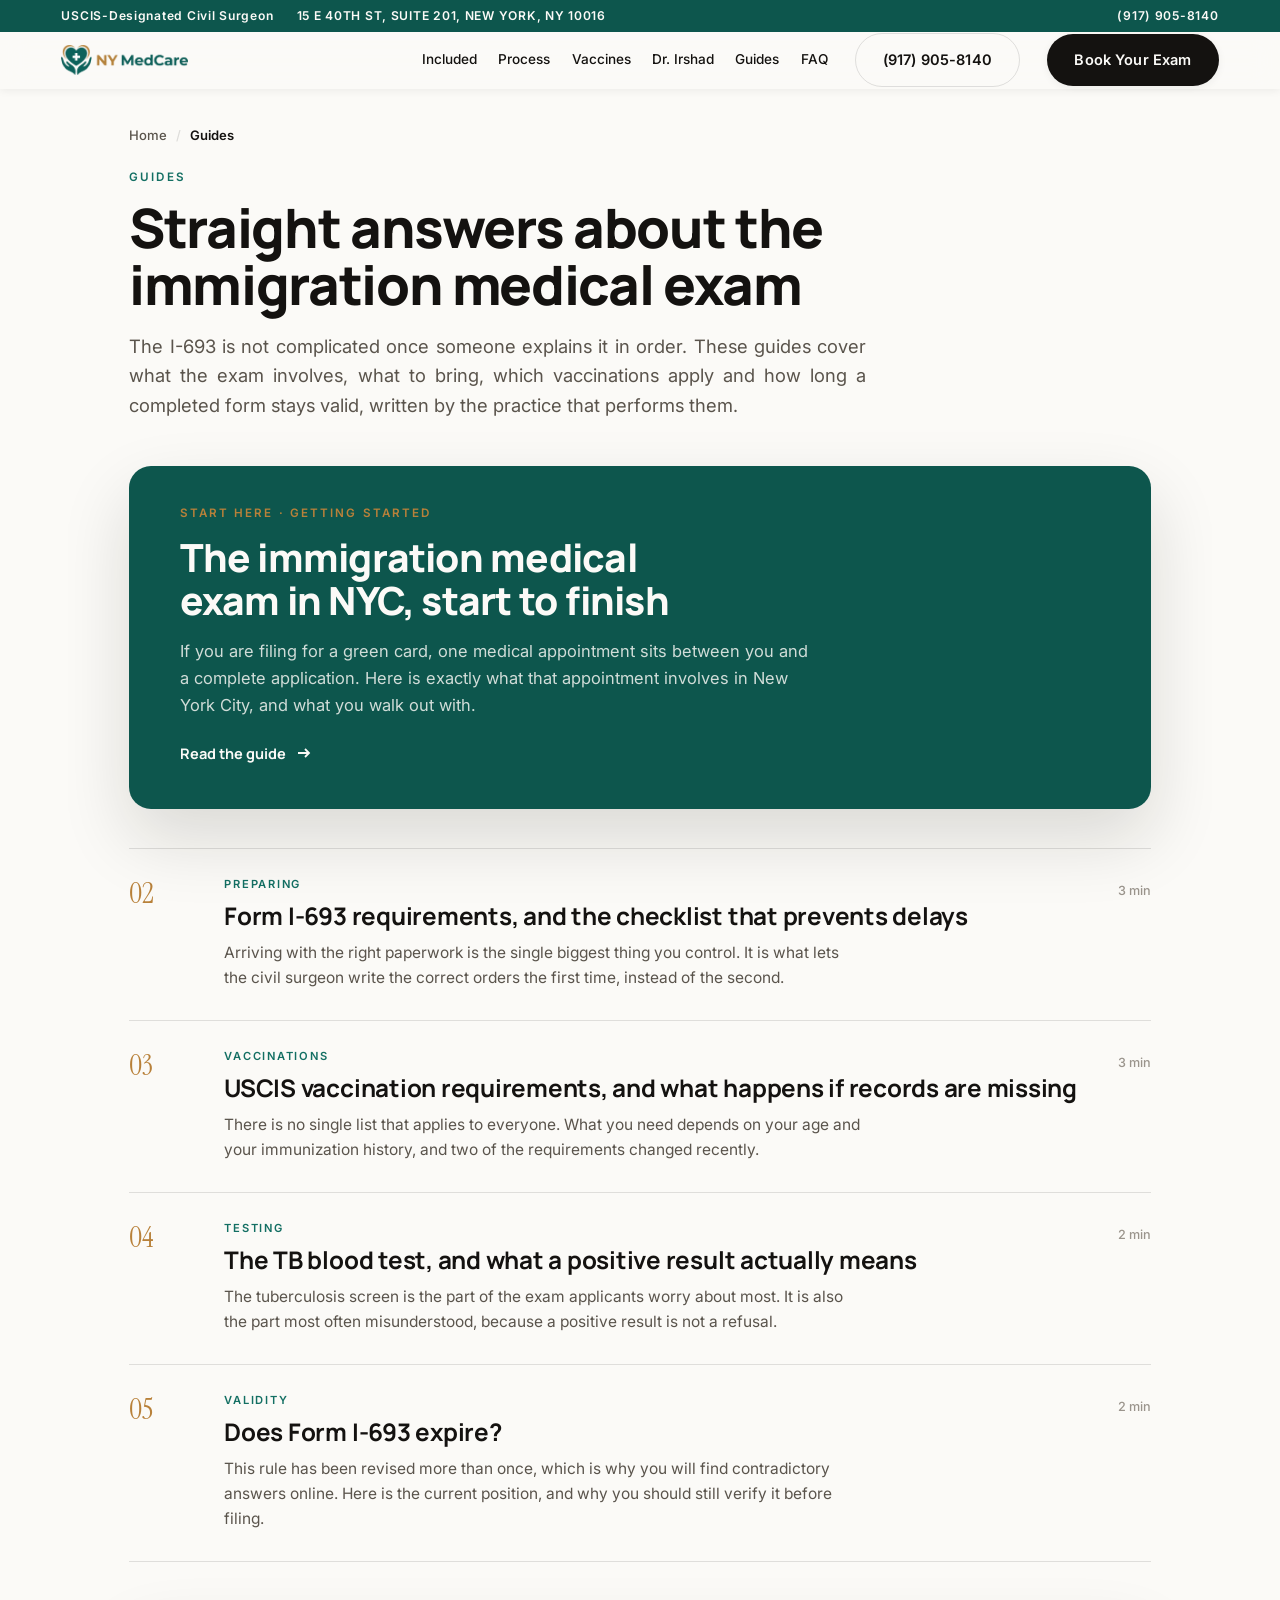
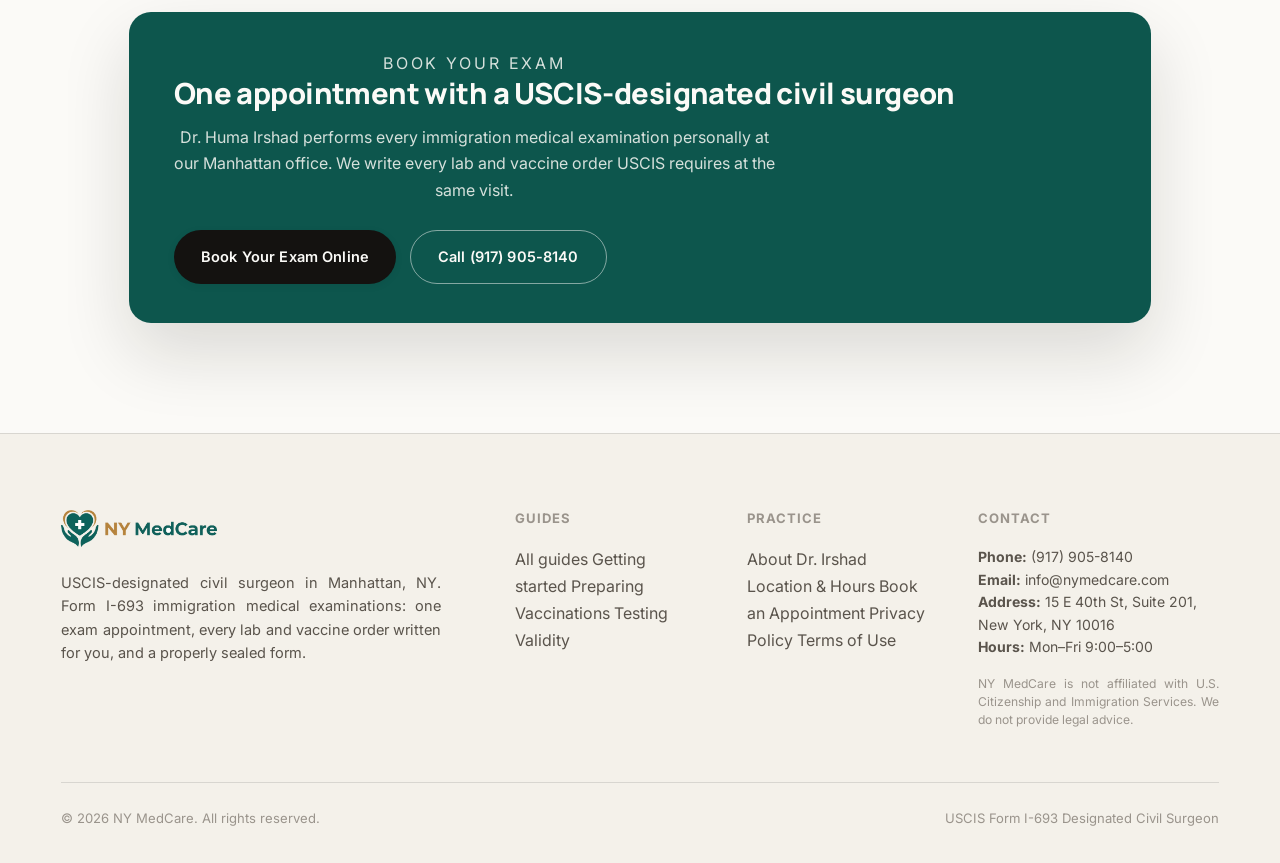
==== commit 28003d77: "copy: remove every em-dash from the site text All 88 em-dashes are gone from the shipped pages. They" ====
--- a/blog/index.html
+++ b/blog/index.html
@@ -4,14 +4,14 @@
   <meta charset="utf-8">
   <meta name="viewport" content="width=device-width, initial-scale=1, viewport-fit=cover">
   <title>Immigration Medical Exam Guides | NY MedCare</title>
-  <meta name="description" content="Plain-language guides to the USCIS immigration medical exam and Form I-693 — requirements, vaccinations, the TB blood test and validity — from a Manhattan civil surgeon.">
+  <meta name="description" content="Plain-language guides to the USCIS immigration medical exam and Form I-693: requirements, vaccinations, the TB blood test and validity, from a Manhattan civil surgeon.">
   <meta name="keywords" content="immigration medical exam guide, form i-693 help, uscis civil surgeon nyc">
   <link rel="canonical" href="https://nymedprime.pages.dev/blog/">
   <link rel="icon" type="image/png" href="../assets/favicon.png">
   <meta name="theme-color" content="#fbfaf7">
   <meta property="og:type" content="website">
   <meta property="og:title" content="Immigration Medical Exam Guides | NY MedCare">
-  <meta property="og:description" content="Plain-language guides to the USCIS immigration medical exam and Form I-693 — requirements, vaccinations, the TB blood test and validity — from a Manhattan civil surgeon.">
+  <meta property="og:description" content="Plain-language guides to the USCIS immigration medical exam and Form I-693: requirements, vaccinations, the TB blood test and validity, from a Manhattan civil surgeon.">
   <meta property="og:url" content="https://nymedprime.pages.dev/blog/">
   <meta property="og:image" content="https://nymedprime.pages.dev/assets/og-image.jpg">
   <meta property="og:site_name" content="NY MedCare">
@@ -162,7 +162,7 @@
 
   <header class="hdr is-stuck">
     <div class="hdr-in">
-      <a class="brand" href="/" aria-label="NY MedCare — home">
+      <a class="brand" href="/" aria-label="NY MedCare home">
         <img class="brand-logo" src="../assets/logo-lockup.png" width="560" height="133" alt="NY MedCare" decoding="async">
       </a>
       <div class="hdr-right">
@@ -191,7 +191,7 @@
       <h1>Straight answers about the immigration medical exam</h1>
       <p class="blog-dek">The I-693 is not complicated once someone explains it in order. These guides
         cover what the exam involves, what to bring, which vaccinations apply and how long a completed
-        form stays valid &mdash; written by the practice that performs them.</p>
+        form stays valid, written by the practice that performs them.</p>
     </header>
 
     <a class="feature" href="/blog/immigration-medical-exam-nyc/">
@@ -264,10 +264,10 @@
   <footer class="ftr">
     <div class="ftr-grid">
       <div class="ftr-brand-col">
-        <a class="brand brand--ftr" href="/" aria-label="NY MedCare — home">
+        <a class="brand brand--ftr" href="/" aria-label="NY MedCare home">
           <img class="brand-logo" src="../assets/logo-lockup.png" width="560" height="133" alt="NY MedCare" loading="lazy" decoding="async">
         </a>
-        <p>USCIS-designated civil surgeon in Manhattan, NY. Form I-693 immigration medical examinations — one exam appointment, every lab and vaccine order written for you, and a properly sealed form.</p>
+        <p>USCIS-designated civil surgeon in Manhattan, NY. Form I-693 immigration medical examinations: one exam appointment, every lab and vaccine order written for you, and a properly sealed form.</p>
       </div>
       <div class="ftr-col">
         <h4>Guides</h4>
--- a/assets/core.css
+++ b/assets/core.css
@@ -966,7 +966,6 @@
   position: absolute;
   inset: 0;
   z-index: -2;
-  background-image: url('mosaic-worktop.jpg');
   background-repeat: no-repeat;
   background-size: var(--mos-w, 1200px) var(--mos-h, 720px);
   background-position: var(--mx, 0px) calc(var(--my, 0px) + var(--mos-drift, 0px));
@@ -2385,202 +2384,16 @@
        clinician in frame instead of centring on the empty middle --- */
 .hero-img picture { display: block; width: 100%; height: 100%; }
 
-/* ==========================================================================
-   S1b · YOUR VISIT — A33 layer swapper, four full-page stills, one per scroll
-   Pin length = 4 panels x 120vh. Progress is tied to the REAL pin range in JS.
-   ========================================================================== */
-
-.visit {
-  --len: 480vh;
-  height: var(--len);
-  position: relative;
-  overflow-x: clip;           /* never `hidden` — it would kill the sticky stage */
-  background: var(--void-3);  /* matches the image ground so each still blends */
-}
-.visit-stage {
-  position: sticky;
-  top: 0;
-  height: 100svh;
-  overflow: hidden;
-  isolation: isolate;
-}
-
-/* --- the arena: four stills stacked, only one visible --- */
-.visit-arena { position: absolute; inset: 0; z-index: 0; }
-.visit-shot {
-  position: absolute;
-  inset: 0;
-  margin: 0;
-  opacity: 0;
-  transform: scale(1.055);
-  transition: opacity .52s linear, transform .68s var(--ease-scroll);
-  will-change: opacity, transform;
-}
-.visit-shot picture, .visit-shot img { display: block; width: 100%; height: 100%; }
-.visit-shot img { object-fit: cover; object-position: 50% 52%; }
-.visit-shot.is-active { opacity: 1; transform: scale(1); }
-/* panels already passed drop back rather than forward, so direction reads */
-.visit-shot.is-past { transform: scale(.955); }
-
-/* --- scrim: the type must stay legible over every one of the four --- */
-.visit-scrim {
-  position: absolute;
-  inset: 0;
-  z-index: 1;
-  background:
-    linear-gradient(90deg, rgba(251,250,247,.95) 0%, rgba(251,250,247,.78) 34%,
-                           rgba(251,250,247,.16) 62%, rgba(251,250,247,0) 84%),
-    linear-gradient(0deg, rgba(251,250,247,.55) 0%, rgba(251,250,247,0) 42%);
-}
-
-/* --- the caption block --- */
-.visit-copy {
-  position: absolute;
-  z-index: 2;
-  left: var(--gutter);
-  top: 50%;
-  translate: 0 -50%;
-  width: min(calc(560 * var(--h)), 46vw);
-}
-.visit-cap {
-  position: absolute;
-  inset: auto auto auto 0;
-  bottom: 0;
-  opacity: 0;
-  transform: translateY(22px);
-  transition: opacity .42s linear, transform .62s var(--ease-scroll);
-  pointer-events: none;
-}
-.visit-cap.is-active { position: relative; opacity: 1; transform: translateY(0); pointer-events: auto; }
-.visit-cap.is-past { transform: translateY(-22px); }
-
-.visit-eyebrow {
-  font-family: 'Inter', sans-serif;
-  font-size: calc(12 * var(--h));
-  font-weight: 600;
-  letter-spacing: .18em;
-  text-transform: uppercase;
-  color: var(--muted);
-  margin-bottom: calc(18 * var(--h));
-}
-.visit-n {
-  font-family: 'Instrument Serif', Georgia, serif;
-  font-size: calc(20 * var(--h));
-  font-weight: 400;
-  letter-spacing: 0;
-  color: var(--accent-2);
-}
-.visit-head {
-  font-family: 'Manrope', sans-serif;
-  font-size: calc(58 * var(--h));
-  font-weight: 800;
-  line-height: 1.02;
-  letter-spacing: -.025em;
-  color: var(--ink);
-  text-wrap: balance;
-  margin-bottom: calc(20 * var(--h));
-}
-.visit-body {
-  font-family: 'Inter', sans-serif;
-  font-size: calc(18.5 * var(--h));
-  line-height: 1.6;
-  color: var(--muted);
-  max-width: calc(470 * var(--h));
-}
-
-/* --- step dots --- */
-.visit-dots {
-  position: absolute;
-  z-index: 3;
-  left: var(--gutter);
-  bottom: calc(56 * var(--u));
-  display: flex;
-  gap: calc(9 * var(--h));
-}
-.visit-dot {
-  width: 30px; height: 3px;
-  border: 0; padding: 0;
-  border-radius: 3px;
-  background: rgba(20,18,16,.20);
-  cursor: pointer;
-  transition: background .3s var(--ease-scroll), width .3s var(--ease-scroll);
-}
-.visit-dot.is-active { background: var(--accent); width: 52px; }
-.visit-dot:focus-visible { outline: 2px solid var(--accent); outline-offset: 4px; }
-
-/* --- progress rail along the bottom of the stage --- */
-.visit-rail {
-  position: absolute;
-  z-index: 3;
-  left: 0; right: 0; bottom: 0;
-  height: 2px;
-  background: var(--line-2);
-}
-.visit-rail i {
-  display: block;
-  height: 100%;
-  width: calc(var(--visit-p, 0) * 100%);
-  background: var(--accent);
-}
-
 /* --- tablet --- */
 @media (max-width: 1100px) {
-  .visit-head { font-size: calc(46 * var(--h)); }
-  .visit-copy { width: min(calc(520 * var(--h)), 58vw); }
 }
 
 /* --- phone: copy sits at the bottom over a stronger bottom scrim --- */
 @media (max-aspect-ratio: 11/10), (max-width: 700px) {
-  .visit { --len: 420vh; }
-  .visit-scrim {
-    background: linear-gradient(0deg, rgba(251,250,247,.97) 0%, rgba(251,250,247,.88) 34%,
-                                      rgba(251,250,247,.30) 60%, rgba(251,250,247,0) 88%);
-  }
-  .visit-copy {
-    left: var(--gutter);
-    right: var(--gutter);
-    top: auto;
-    bottom: calc(112 * var(--u));
-    translate: none;
-    width: auto;
-  }
-  .visit-head { font-size: calc(38 * var(--h)); }
-  .visit-body { font-size: calc(16.5 * var(--h)); max-width: none; }
-  .visit-dots { bottom: calc(64 * var(--u)); }
-  .visit-shot img { object-position: 52% 50%; }
 }
 
 /* --- reduced motion: unpin entirely, show all four stacked and readable --- */
 @media (prefers-reduced-motion: reduce) {
-  .visit { height: auto; --len: auto; }
-  .visit-stage { position: static; height: auto; }
-  .visit-arena { position: static; }
-  /* A33: show ONE representative still, no swap */
-  .visit-shot { display: none; }
-  .visit-shot[data-i="0"] {
-    display: block;
-    position: relative;
-    opacity: 1;
-    transform: none;
-    transition: none;
-    aspect-ratio: 16 / 9;
-  }
-  .visit-scrim { display: none; }
-  .visit-copy {
-    position: static;
-    translate: none;
-    width: auto;
-    padding: calc(30 * var(--u)) var(--gutter) calc(60 * var(--u));
-  }
-  .visit-cap {
-    position: relative;
-    opacity: 1;
-    transform: none;
-    transition: none;
-    margin-bottom: calc(40 * var(--u));
-    pointer-events: auto;
-  }
-  .visit-dots, .visit-rail { display: none; }
 }
 
 /* --- hero slow-motion plate (video.md V1) ---------------------------------
@@ -2700,7 +2513,6 @@
    across the six windows and fought the copy. The defocused corridor has no
    hard focal point, so every crop reads as a calm image on its own.
    ========================================================================== */
-.mos-card .mos-img { background-image: url('ambient-clinic-poster.webp'); }
 
 /* the softer sheet needs less scrim to stay legible, so let more of it show */
 .mos-card::before {
@@ -2776,7 +2588,6 @@
    The sheet now holds 4.00:1 even with NO scrim, so the scrim is only there to
    lift the copy further rather than to rescue it.
    ========================================================================== */
-.mos-card .mos-img { background-image: url('mosaic-sheet.webp'); }
 
 .mos-card::before {
   background: linear-gradient(0deg,
@@ -2908,7 +2719,6 @@
 .why .act p,
 .note p,
 .hpanel p,
-.visit-body,
 .vax-detail p,
 .ans p,
 .band p,
@@ -2921,8 +2731,7 @@
 }
 
 @media (max-width: 760px) {
-  .sec-lead, .doc-txt > p, .why .act p, .note p, .hpanel p, .visit-body,
-  .vax-detail p, .ans p, .band p, .preview-item .nt, .ftr-brand-col p,
+  .sec-lead, .doc-txt > p, .why .act p, .note p, .hpanel p, .vax-detail p, .ans p, .band p, .preview-item .nt, .ftr-brand-col p,
   .mos-card p {
     text-align: left;
     hyphens: manual;
@@ -2934,12 +2743,14 @@
   .doc-txt   { grid-column: 1 / -1; }
 }
 
-/* --- live status pill: the dot follows the computed state ----------------- */
-.status-pill.is-closed .pulse-dot { background: var(--dim); }
-.status-pill.is-closed .pulse-dot::after { display: none; }   /* no pulse when shut */
-.status-pill.is-open .pulse-dot { background: var(--ok); }
+/* --- live status dot ------------------------------------------------------
+   engine.js sets .is-open on the dot itself, not on the pill, so the earlier
+   .status-pill.is-open selectors never matched. The base .pulse-dot rules
+   already handle colour; this only stops the ping under reduced motion, which
+   the previous rule missed because the pulse is an animation on the element,
+   not a ::after. */
 @media (prefers-reduced-motion: reduce) {
-  .status-pill .pulse-dot::after { display: none; }
+  .pulse-dot.is-open { animation: none; box-shadow: none; }
 }
 
 /* --- hero scrim v3: the consultation plate puts the clinician at ~25-45% of
@@ -2967,7 +2778,7 @@
    from under the headline. 16:9 in a ~1.48 container overflows ~309px
    horizontally, so 26% crops 80px from the left instead of 155px at centre. */
 .hero-img .hero-poster,
-.hero-img .hero-plate { object-position: 26% 50%; }
+.hero-img .hero-plate { object-position: 50% 50%; }
 
 /* ==========================================================================
    HERO HEADLINE — self-limiting size
@@ -2993,3 +2804,483 @@
 @media (min-width: 901px) and (max-height: 720px) {
   .hero h1 { font-size: min(calc(50 * var(--h)), 11vw); }
 }
+
+/* --- hero plate: mirrored -------------------------------------------------
+   The reference footage places the clinician in the left third and the patient
+   on the right. The headline owns the left half, so at every crop she ended up
+   behind the type while the patient's hair dominated the right edge. Mirroring
+   puts the clinician in the clear right half and pushes the patient into the
+   scrimmed left. The only cost is the wall posters reading reversed, and they
+   are already illegible at this scale and behind 90-95% scrim.
+   -------------------------------------------------------------------------- */
+.hero-img .hero-poster,
+.hero-img .hero-plate {
+  /* translateX sits OUTERMOST so it shifts on screen, not in the flipped
+     coordinate system. Extra scale buys slack so the shift never exposes an
+     edge of the frame. */
+  transform: translateX(7%) scale(1.16);
+  object-position: 50% 44%;
+}
+
+/* The hero eyebrow sits over the brightest part of the plate. In --accent it
+   measured 3.98:1 against that background, under the 4.5:1 floor for small
+   text. --accent-deep takes it to 5.7:1 without changing the look. */
+.hero .eyebrow { color: var(--accent-deep); }
+
+@media (max-width: 900px), (max-aspect-ratio: 11/10) {
+}
+
+/* ==========================================================================
+   HEADING LINE-HEIGHT — five rules were inheriting the body's 1.68
+   body has no line-height of its own, so it resolves to 1.68 and any heading
+   that sets font-size without setting line-height inherits it. Measured on a
+   390px viewport: .book-media h2 rendered at 40.74px type on a 68.44px line
+   box, which is what made "Reserve your immigration exam appointment" fall
+   apart into four widely spaced lines. .hero h1 (0.98) and .sec-title (1.02)
+   already set theirs; these five did not.
+   ========================================================================== */
+.book-media h2    { line-height: 1.12; }
+.mos-card h3      { line-height: 1.28; }
+.hpanel h3        { line-height: 1.22; }
+.callout--info h3 { line-height: 1.30; }
+.ftr-col h4       { line-height: 1.30; }
+
+/* the booking headline is a display size; give it room to breathe on a phone */
+@media (max-width: 900px), (max-aspect-ratio: 11/10) {
+  .book-media h2 { font-size: calc(31 * var(--h)); }
+}
+
+/* ==========================================================================
+   HERO v3 (desktop only) — video becomes a right-hand panel
+   A full-height column can only ever show ~68% of a 16:9 frame, and the two
+   people span ~85% of it, so one of them was always cut or buried under the
+   headline. A 16:9 panel shows 100% of the frame, so both read clearly, and
+   the left half is freed for the type on clean ground.
+   Scoped to >=901px: the mobile treatment is untouched.
+   ========================================================================== */
+@media (min-width: 901px) {
+  .hero { overflow: visible; }
+
+  .hero-img {
+    position: absolute;
+    right: 0;
+    left: auto;
+    top: 50%;
+    translate: 0 -50%;
+    width: 62%;
+    height: auto;
+    aspect-ratio: 16 / 9;
+    border-radius: 20px 0 0 20px;
+    overflow: hidden;
+    box-shadow: var(--shadow-lg);
+    /* keep the existing scroll parallax, just without the old full-bleed scale */
+    transform: translate3d(0, var(--hero-img-y), 0) scale(var(--hero-img-s));
+    transform-origin: right center;
+    z-index: 0;
+  }
+
+  /* the whole frame, unrotated and uncropped */
+  .hero-img .hero-poster,
+  .hero-img .hero-plate {
+    transform: none;
+    object-fit: cover;
+    object-position: 50% 50%;
+  }
+
+  /* a soft fade on the panel's left edge so it sits on the page rather than
+     reading as a pasted-on box, plus a light wash where the lede can reach it */
+  .hero-img::after {
+    background:
+      linear-gradient(90deg,
+        var(--void) 0%,
+        rgba(251,250,247,.72) 12%,
+        rgba(251,250,247,.20) 26%,
+        rgba(251,250,247,0) 44%);
+  }
+
+  /* the type now owns clean ground on the left. Sized so the accent line
+     "Guided Start to Finish" stays on one line in the narrower column:
+     22 chars x ~0.55em x 56px = ~677px against a ~700px column. */
+  .hero-txt { max-width: 47%; position: relative; z-index: 2; }
+  .hero-txt h1 { max-width: none; font-size: min(calc(56 * var(--h)), 9vw); }
+  .hero-txt .lead { max-width: calc(500 * var(--h)); }
+
+  /* the eyebrow is back on plain page colour, so the accent reads again */
+  .hero .eyebrow { color: var(--accent); }
+}
+
+/* a little more room for the type at mid widths */
+@media (min-width: 901px) and (max-width: 1250px) {
+  .hero-img { width: 56%; }
+  .hero-txt { max-width: 46%; }
+}
+
+/* ==========================================================================
+   HERO CTAs ON SMALL SCREENS
+   The two buttons sit in a flex row and cannot shrink, so they set the
+   min-content width of .hero-txt. Measured at 390px: .hero-txt resolved to
+   435px inside 354px of available space, and .hero{overflow:hidden} clipped
+   the headline, lede and the second button rather than scrolling — which is
+   why a scrollWidth check reported no overflow. It fit at 512px, so wider
+   test viewports hid it.
+   Below 560px they stack full width, which also gives proper tap targets.
+   ========================================================================== */
+@media (max-width: 560px) {
+  .hero-txt { width: 100%; max-width: 100%; min-width: 0; }
+  .hero .actions { flex-wrap: wrap; width: 100%; gap: calc(12 * var(--h)); }
+  .hero .actions .pill,
+  .hero .actions .ghost {
+    flex: 1 1 100%;
+    justify-content: center;
+    text-align: center;
+    min-height: 48px;
+  }
+}
+
+/* ==========================================================================
+   CHECKLIST ROWS ON SMALL SCREENS
+   Each row is [name][dashed leader][note] in a flex line. Neither text can
+   shrink, so at 390px the rows measured up to 433px inside a 254px panel and
+   were clipped. The dashed leader only makes sense when name and note sit on
+   one line, so below 560px the row stacks and the leader is dropped.
+   ========================================================================== */
+@media (max-width: 560px) {
+  .chk li {
+    display: block;
+    padding-block: calc(12 * var(--h));
+  }
+  .chk .nm { display: block; max-width: 100%; }
+  .chk .dots { display: none; }
+  .chk .nt {
+    display: block;
+    max-width: 100%;
+    text-align: left;
+    margin-top: calc(4 * var(--h));
+  }
+}
+
+/* ==========================================================================
+   MOBILE PASS  (<= 900px)
+   Audited at a real 390px viewport. Fixes, in order of severity:
+   1. The hero video was a full-bleed background under a 97% scrim, so it only
+      ever showed a washed-out window and part of a laptop — neither person was
+      visible. It becomes a 16:9 panel above the type, which shows 100% of the
+      frame, same reasoning as the desktop panel.
+   2. .sec-title was 44.6px at 390px, which broke "I-693" across lines.
+   3. Body copy measured 14.1-15.5px in six places; 16px is the floor for
+      copy that non-native English speakers have to read on a phone.
+   4. .modal-close-btn was 38x38 against a 44px minimum.
+   ========================================================================== */
+@media (max-width: 900px) {
+
+  /* --- 1 · hero becomes video-on-top, type below on clean ground --- */
+  .hero {
+    display: flex;
+    flex-direction: column;
+    justify-content: flex-start;
+    min-height: 0;
+    padding: calc(26 * var(--u)) var(--gutter) calc(46 * var(--u));
+    overflow: visible;
+  }
+  .hero-img {
+    position: relative;
+    inset: auto;
+    order: -1;
+    width: 100%;
+    height: auto;
+    aspect-ratio: 16 / 9;
+    border-radius: 16px;
+    overflow: hidden;
+    box-shadow: var(--shadow-md);
+    transform: none;
+    margin-bottom: calc(30 * var(--u));
+  }
+  .hero-img::after { display: none; }      /* type is below it now, not over it */
+  .hero-img .hero-poster,
+  .hero-img .hero-plate {
+    transform: none;
+    object-fit: cover;
+    object-position: 50% 50%;
+  }
+  /* the scroll parallax was written for a full-bleed plate; neutralise it */
+  .hero .eyebrow,
+  .hero h1,
+  .hero .lead,
+  .hero .actions {
+    transform: none;
+    opacity: 1;
+  }
+  .hero .eyebrow { color: var(--accent); }
+  .hero-txt { position: static; width: 100%; max-width: 100%; }
+  .scroll-cue { display: none; }
+
+  /* --- 2 · headings sized for a 390px column --- */
+  .sec-title { font-size: calc(31 * var(--h)); line-height: 1.12; }
+  .doc-name  { font-size: calc(34 * var(--h)); }
+  .faq summary { font-size: calc(18 * var(--h)); }
+
+  /* --- 3 · body copy floor --- */
+  .mos-card p,
+  .ans p,
+  .creds li,
+  .band p,
+  .sub-note,
+  .reassurance-row,
+  .chk .nt,
+  .ftr-col a,
+  .ftr-contact-p,
+  .quote-name,
+  .quote-place { font-size: calc(16 * var(--h)); }
+  .ftr-col a { line-height: 1.9; }          /* keeps the 44px tap target */
+
+  /* --- 4 · tap targets --- */
+  .modal-close-btn { width: 44px; height: 44px; }
+}
+
+/* Those four blocks carried hardcoded 14px inline styles, which beat every
+   stylesheet rule. They now use classes so the mobile floor can apply. */
+.talk-note    { font-size: calc(14 * var(--h)); }
+.band-hours   { font-size: calc(14 * var(--h)); color: var(--muted); line-height: 1.5; }
+.band-call    { padding: 10px 20px; font-size: calc(14 * var(--h)); }
+.band-contact { font-size: calc(14 * var(--h)); line-height: 1.6; margin-bottom: 16px; }
+
+@media (max-width: 900px) {
+  /* --h resolves to 0.97 on a phone, so calc(16 * --h) lands at 15.5px.
+     These use absolute px to actually reach the 16px reading floor. */
+  .mos-card p, .ans p, .creds li, .band p,
+  .sub-note, .reassurance-row, .chk .nt, .ftr-contact-p,
+  .talk-note, .band-hours, .band-call, .band-contact,
+  .quote-name, .quote-place, .band-area-item { font-size: 16px; }
+  .ftr-col a { font-size: 16px; line-height: 1.85; }
+  .pill, .ghost { font-size: 16px; }
+
+  /* a true 44px target, padding and border included */
+  .modal-close-btn { min-width: 44px; min-height: 44px; box-sizing: border-box; }
+  .ftr-bottom a { display: inline-block; padding-block: 12px; }
+}
+
+.band-note { font-size: calc(15 * var(--h)); color: var(--muted); line-height: 1.6; }
+.band-lead { font-size: calc(14.5 * var(--h)); color: rgba(251,250,247,.8); }
+
+@media (max-width: 900px) {
+  /* .visit.is-stacked .visit-body is 0,3,0 and was out-ranking the floor */
+  .band-note,
+  .band-lead { font-size: 16px; }
+}
+
+/* ==========================================================================
+   S5 "What's Included" — the copy comes first now
+   The six windows shared one photograph behind the text, which is what buried
+   the content. The cards are plain now: white ground, hairline border, an
+   accent rule across the top, and the icon and copy at full contrast. This is
+   the fallback the build always carried for the no-photograph case; it is now
+   the default, because the section exists to be read.
+   ========================================================================== */
+.mos-card .mos-img { display: none; }
+.mos-card::before  { display: none; }
+
+.mos-card {
+  background: var(--void-2);
+  border: 1px solid var(--line);
+  border-radius: 16px;
+  box-shadow: var(--shadow-sm);
+  padding: calc(30 * var(--h));
+  justify-content: flex-start;
+  overflow: hidden;
+  position: relative;
+}
+.mos-card::after {
+  content: "";
+  position: absolute;
+  inset: 0 0 auto 0;
+  height: 3px;
+  background: var(--accent);
+}
+.mos-card h3 {
+  margin-top: calc(16 * var(--h));
+  margin-bottom: calc(10 * var(--h));
+  color: var(--ink);
+}
+.mos-card p { color: var(--muted); }
+.mos-card .ico { color: var(--accent); }
+
+/* ==========================================================================
+   S7 PROCESS — heading above the track, not on top of it
+   The pinned head was position:absolute at top-left with a 540px max-width,
+   while the track starts at 12vw (181px at 1512), so the cards overlapped the
+   heading and lede. The head now sits in normal flow at the top of the sticky
+   stage and the track follows beneath it.
+   ========================================================================== */
+@media (min-width: 901px) {
+  .stage {
+    justify-content: flex-start;
+    /* clears the sticky header (topbar + hdr is ~106px at this scale), since
+       the header is z-50 and the stage is z-5 */
+    padding-top: calc(142 * var(--u));
+    padding-bottom: calc(40 * var(--u));
+  }
+  .process-pinned-head {
+    position: static;
+    max-width: calc(660 * var(--h));
+    margin: 0 var(--gutter) calc(34 * var(--u));
+    z-index: 5;
+  }
+  /* centre the cards in whatever height is left under the heading */
+  .track { align-items: stretch; margin-block: auto; }
+}
+
+/* the process heading needs the page gutter once the stage is unpinned */
+@media (max-width: 900px) {
+  .process-pinned-head {
+    padding-inline: var(--gutter);
+    margin-bottom: calc(26 * var(--u));
+  }
+  .stage { padding-top: calc(30 * var(--u)); }
+}
+
+/* ==========================================================================
+   1 · CHECKLIST TRIGGER — the button was landing on top of the copy
+   .trigger-cta-bar was position:absolute at the bottom of .trigger-plate, so
+   it sat over the third preview row ("All vaccination records — including
+   ...") instead of below it. It now sits in normal flow under the list, and
+   the list's fade starts later so the last row is still clearly a preview.
+   ========================================================================== */
+.trigger-cta-bar {
+  position: static;
+  transform: none;
+  left: auto;
+  bottom: auto;
+  margin-top: calc(26 * var(--u));
+  text-align: center;
+}
+.preview-list {
+  mask-image: linear-gradient(180deg, #000 76%, transparent 100%);
+  -webkit-mask-image: linear-gradient(180deg, #000 76%, transparent 100%);
+  padding-bottom: calc(6 * var(--u));
+}
+.trigger-plate { padding-bottom: calc(38 * var(--h)); }
+
+/* ==========================================================================
+   2 · JUSTIFIED BODY COPY, SITE-WIDE
+   Previously only some sections were justified and it reverted to ragged-left
+   below 760px. Every block of running copy is justified now, at every width,
+   with automatic hyphenation so the word spacing stays even rather than
+   opening rivers on a narrow column.
+   Deliberately NOT justified: headings, eyebrows, labels, buttons, table-like
+   rows and anything centred, where justification has nothing to align to.
+   ========================================================================== */
+.hero .lead,
+.sec-lead,
+.doc-txt > p,
+.why .act p,
+.note p,
+.hpanel p,
+.mos-card p,
+.vax-detail p,
+.vax-note,
+.ans p,
+.band p,
+.band-note,
+.band-lead,
+.preview-item .nt,
+.ftr-brand-col p,
+.ftr-disclaimer,
+.book-media .lead,
+.callout--info p,
+.callout--alert p,
+.quote-text,
+.sub-note {
+  text-align: justify;
+  text-justify: inter-word;
+  hyphens: auto;
+  -webkit-hyphens: auto;
+}
+
+/* the earlier rule that un-justified everything on small screens is retired;
+   hyphenation is what keeps a 390px column readable when justified */
+@media (max-width: 760px) {
+  .sec-lead, .doc-txt > p, .why .act p, .note p, .hpanel p, .vax-detail p,
+  .ans p, .band p, .preview-item .nt, .ftr-brand-col p, .mos-card p,
+  .hero .lead {
+    text-align: justify;
+    hyphens: auto;
+    -webkit-hyphens: auto;
+  }
+}
+@media (max-aspect-ratio: 11/10), (max-width: 700px) {
+  .mos-card p { text-align: justify; hyphens: auto; }
+}
+
+/* centred copy can't be justified — keep these ragged */
+.post-cta p,
+.cta .lead,
+.trigger-cta-bar .sub-note { text-align: center; }
+
+/* the checklist preview rows are short two-part lines (name — note); justifying
+   them stretched "Form  I-693,  edition" across the row. They stay ragged. */
+.preview-item { text-align: left; }
+
+/* ==========================================================================
+   S3 "BY THE NUMBERS" — ledger replaces the concentric arcs
+   The arcs read as stray curved hairlines rather than a graphic, and the
+   figures were too small to scan. Four hairline rows now carry the numbers at
+   real size, in the same language as the Why-us rows and the credentials
+   list. One treatment for every width, so there is no separate mobile grid.
+   ========================================================================== */
+.stat-ledger {
+  margin: 0;
+  padding: 0;
+  align-self: center;
+}
+.stat-row {
+  display: grid;
+  grid-template-columns: minmax(calc(120 * var(--h)), auto) 1fr;
+  align-items: baseline;
+  gap: calc(28 * var(--h));
+  padding-block: calc(26 * var(--u));
+  border-top: 1px solid var(--line);
+}
+.stat-row:last-child { border-bottom: 1px solid var(--line); }
+
+.stat-num {
+  margin: 0;
+  font-family: 'Instrument Serif', Georgia, serif;
+  font-weight: 400;
+  font-size: calc(84 * var(--h));
+  line-height: 0.9;
+  letter-spacing: -0.01em;
+  color: var(--accent-2);
+  font-variant-numeric: lining-nums tabular-nums;
+}
+.stat-lbl {
+  margin: 0;
+  font-family: 'Inter', sans-serif;
+  font-size: calc(13 * var(--h));
+  font-weight: 600;
+  letter-spacing: 0.16em;
+  text-transform: uppercase;
+  color: var(--muted);
+  line-height: 1.4;
+}
+
+/* the section is two columns on desktop, stacked below */
+@media (min-width: 901px) {
+  .arc-section {
+    display: grid;
+    grid-template-columns: 1fr 0.85fr;
+    gap: calc(72 * var(--h));
+    align-items: center;
+  }
+  .arc-content { align-self: center; }
+}
+@media (max-width: 900px) {
+  .arc-section { display: block; }
+  .stat-ledger { margin-top: calc(34 * var(--u)); }
+  .stat-row {
+    grid-template-columns: minmax(calc(92 * var(--h)), auto) 1fr;
+    gap: calc(20 * var(--h));
+    padding-block: calc(20 * var(--u));
+  }
+  .stat-num { font-size: calc(58 * var(--h)); }
+  .stat-lbl { font-size: 13px; letter-spacing: 0.14em; }
+}
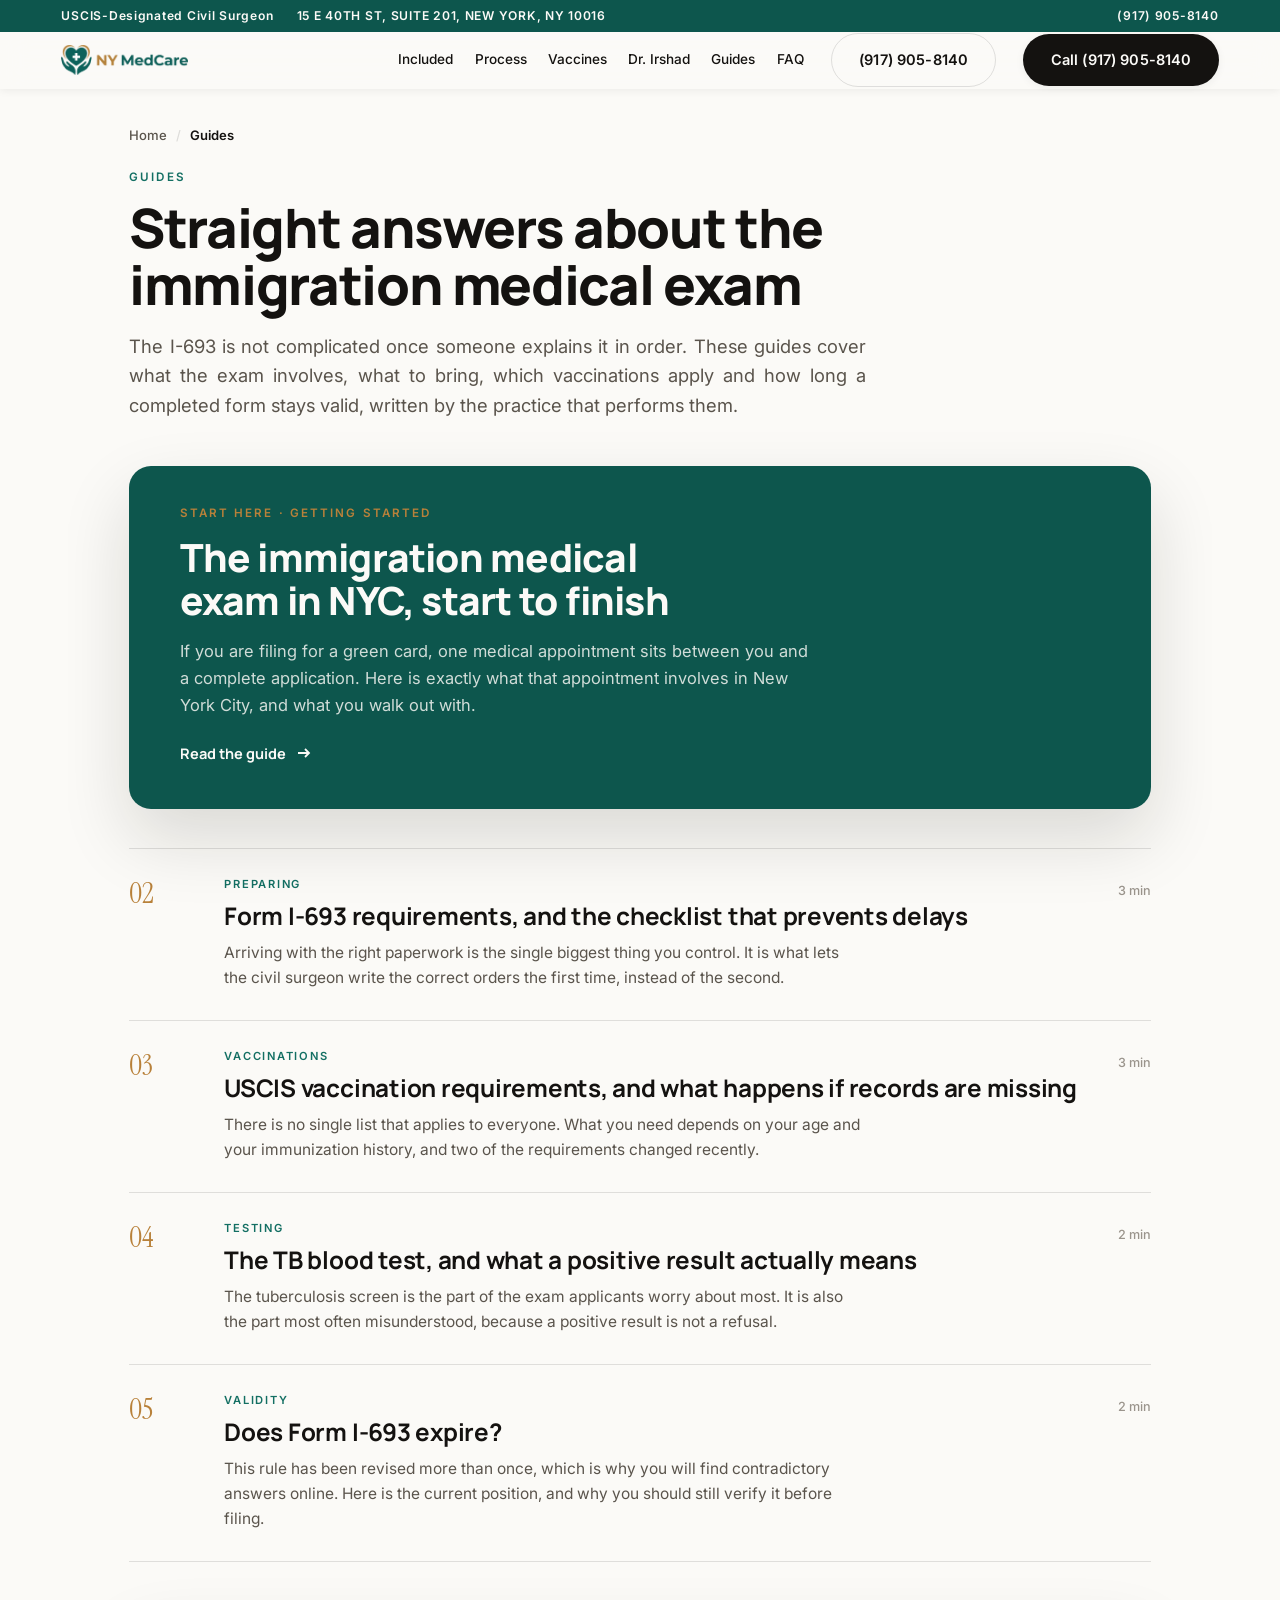
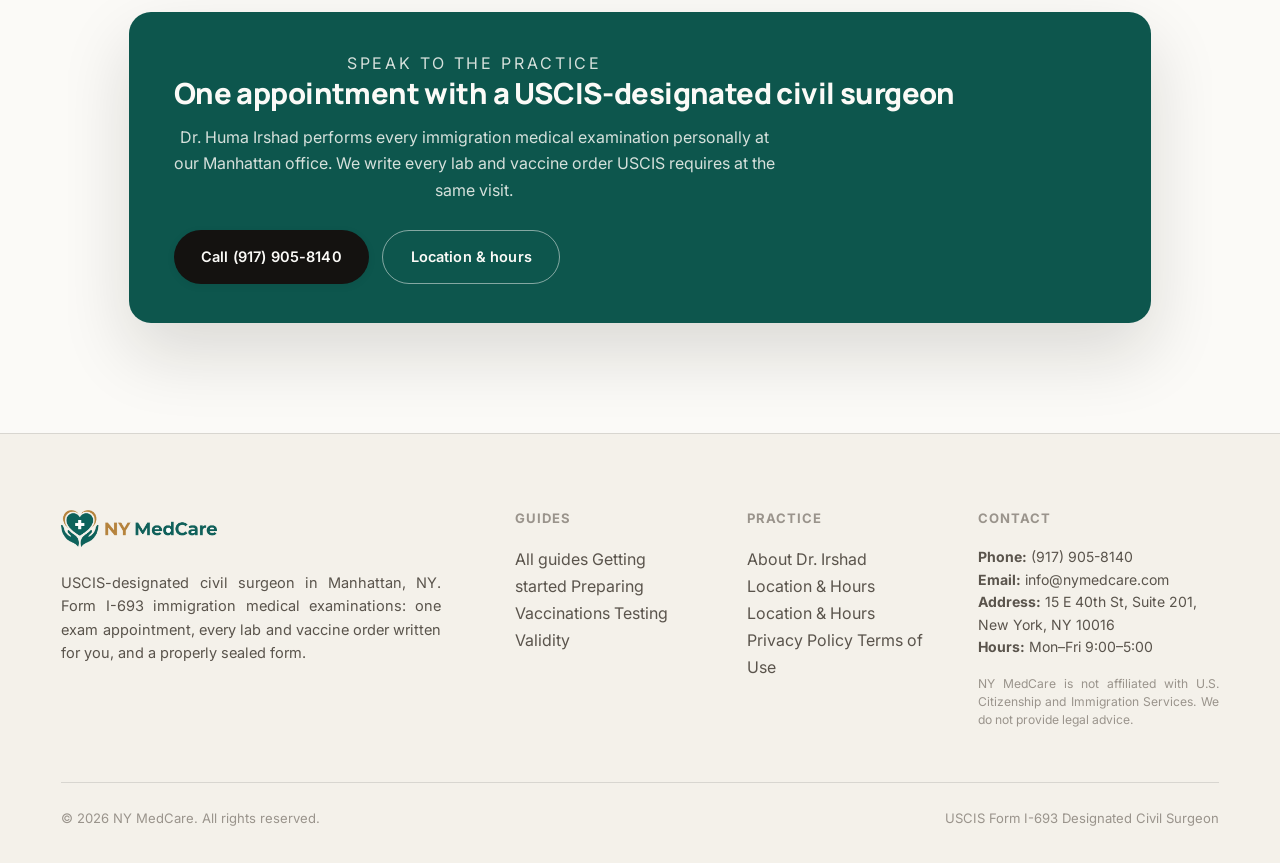
==== commit c1bfa5ee: "feat: remove online booking; the practice takes appointments by phone The booking section and its Go" ====
--- a/blog/index.html
+++ b/blog/index.html
@@ -175,7 +175,7 @@
           <a class="nav-link" href="/#faq">FAQ</a>
         </nav>
         <a class="ghost" href="tel:+19179058140">(917) 905-8140</a>
-        <a class="pill" href="/#book">Book Your Exam</a>
+        <a class="pill" href="tel:+19179058140">Call (917) 905-8140</a>
       </div>
     </div>
   </header>
@@ -249,13 +249,13 @@
     </ol>
 
       <aside class="post-cta">
-        <p class="post-cta-eyebrow">Book your exam</p>
+        <p class="post-cta-eyebrow">Speak to the practice</p>
         <h2>One appointment with a USCIS-designated civil surgeon</h2>
         <p>Dr. Huma Irshad performs every immigration medical examination personally at our Manhattan
            office. We write every lab and vaccine order USCIS requires at the same visit.</p>
         <div class="post-cta-actions">
-          <a class="pill" href="/#book">Book Your Exam Online</a>
-          <a class="ghost" href="tel:+19179058140">Call (917) 905-8140</a>
+          <a class="pill" href="tel:+19179058140">Call (917) 905-8140</a>
+          <a class="ghost" href="/#serve-location">Location &amp; hours</a>
         </div>
       </aside>
 
@@ -282,7 +282,7 @@
         <h4>Practice</h4>
         <a href="/#doctor">About Dr. Irshad</a>
         <a href="/#location">Location &amp; Hours</a>
-        <a href="/#book">Book an Appointment</a>
+        <a href="/#serve-location">Location &amp; Hours</a>
         <a href="/privacy-policy/">Privacy Policy</a>
         <a href="/terms/">Terms of Use</a>
       </div>
--- a/assets/core.css
+++ b/assets/core.css
@@ -3284,3 +3284,21 @@
   .stat-num { font-size: calc(58 * var(--h)); }
   .stat-lbl { font-size: 13px; letter-spacing: 0.14em; }
 }
+
+/* ==========================================================================
+   BOOKING REMOVED — the practice takes appointments by phone
+   The booking section and its calendar embed are gone, so every CTA is now a
+   phone call. The sticky mobile bar carries one full-width Call button rather
+   than a Call/Book pair.
+   ========================================================================== */
+.mcta-single {
+  flex: 1 1 100%;
+  justify-content: center;
+  text-align: center;
+  min-height: 48px;
+}
+
+/* rules that only served the removed booking section, kept inert on purpose
+   rather than deleted, so nothing else that referenced them can break:
+   .book, .book-media, .book-pane, .ghl-container, .reassurance-list,
+   .reassurance-row, .talk-note, .status-pill */
